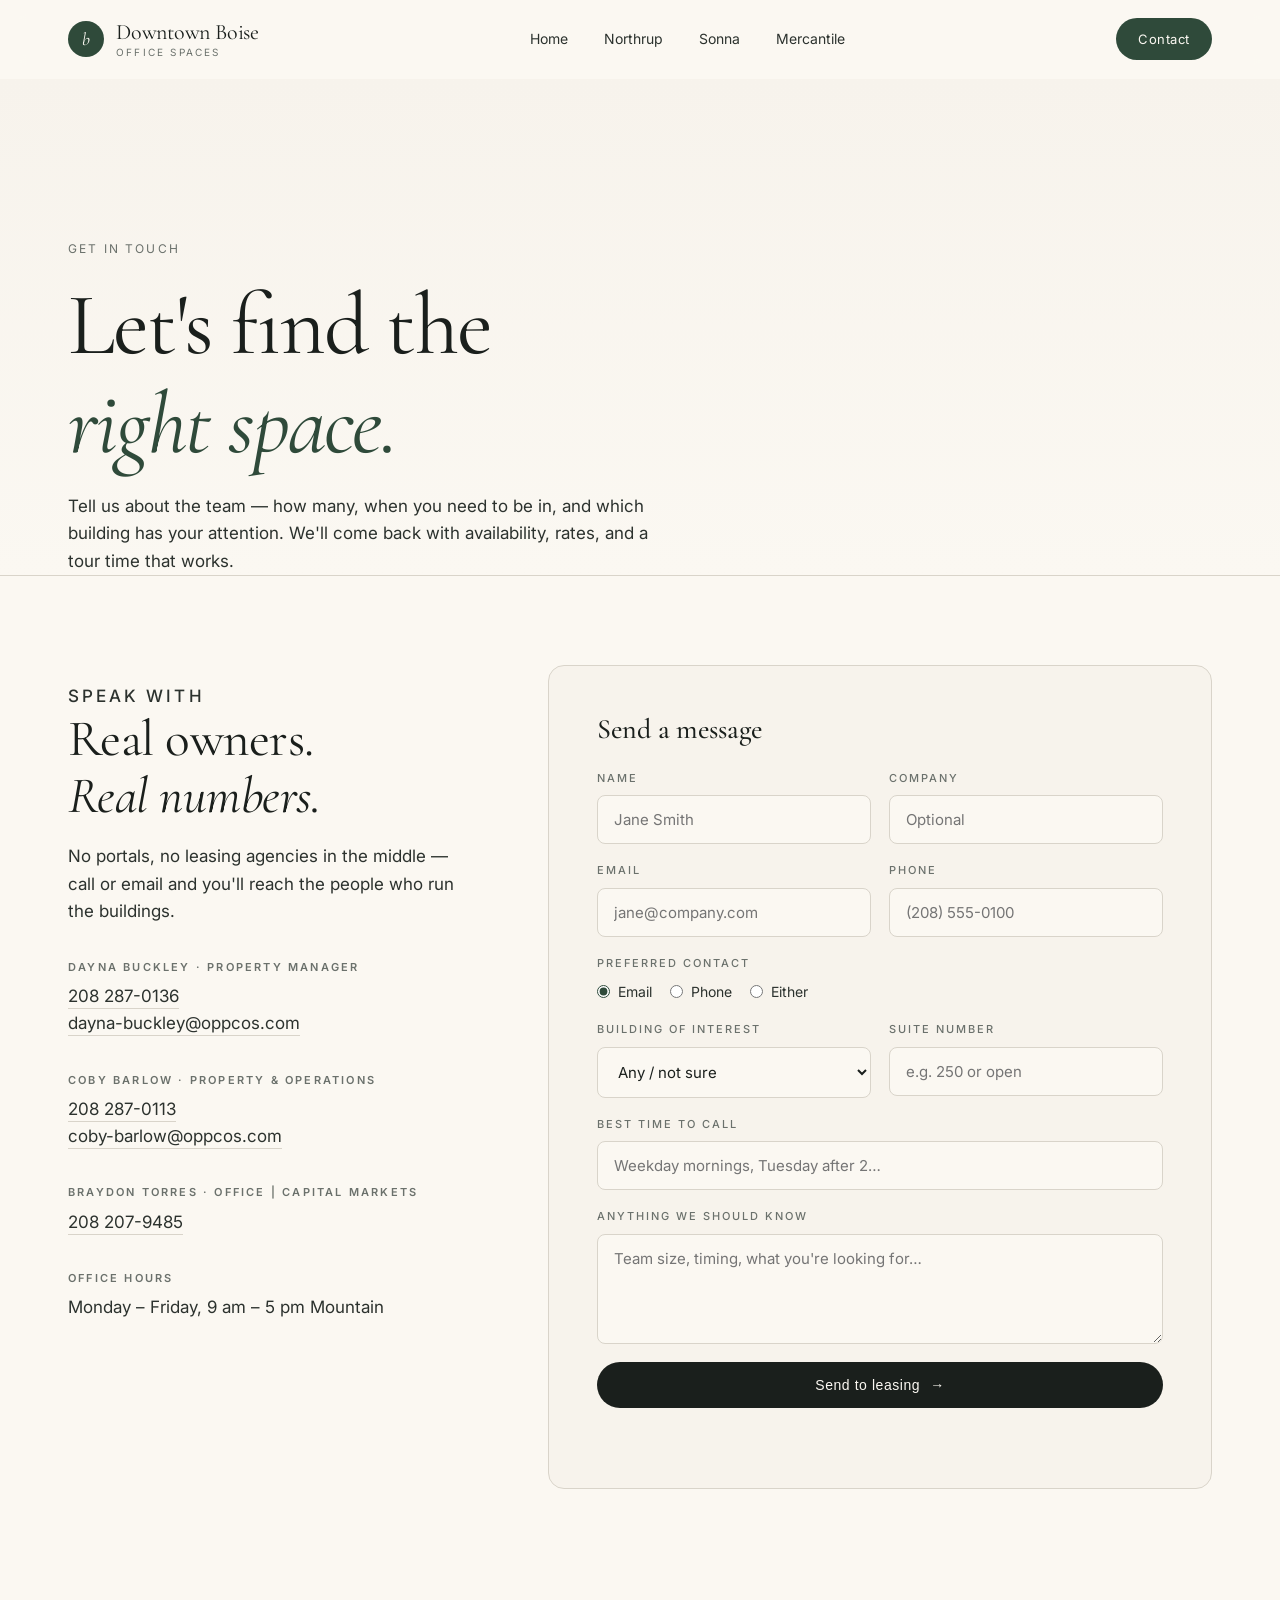
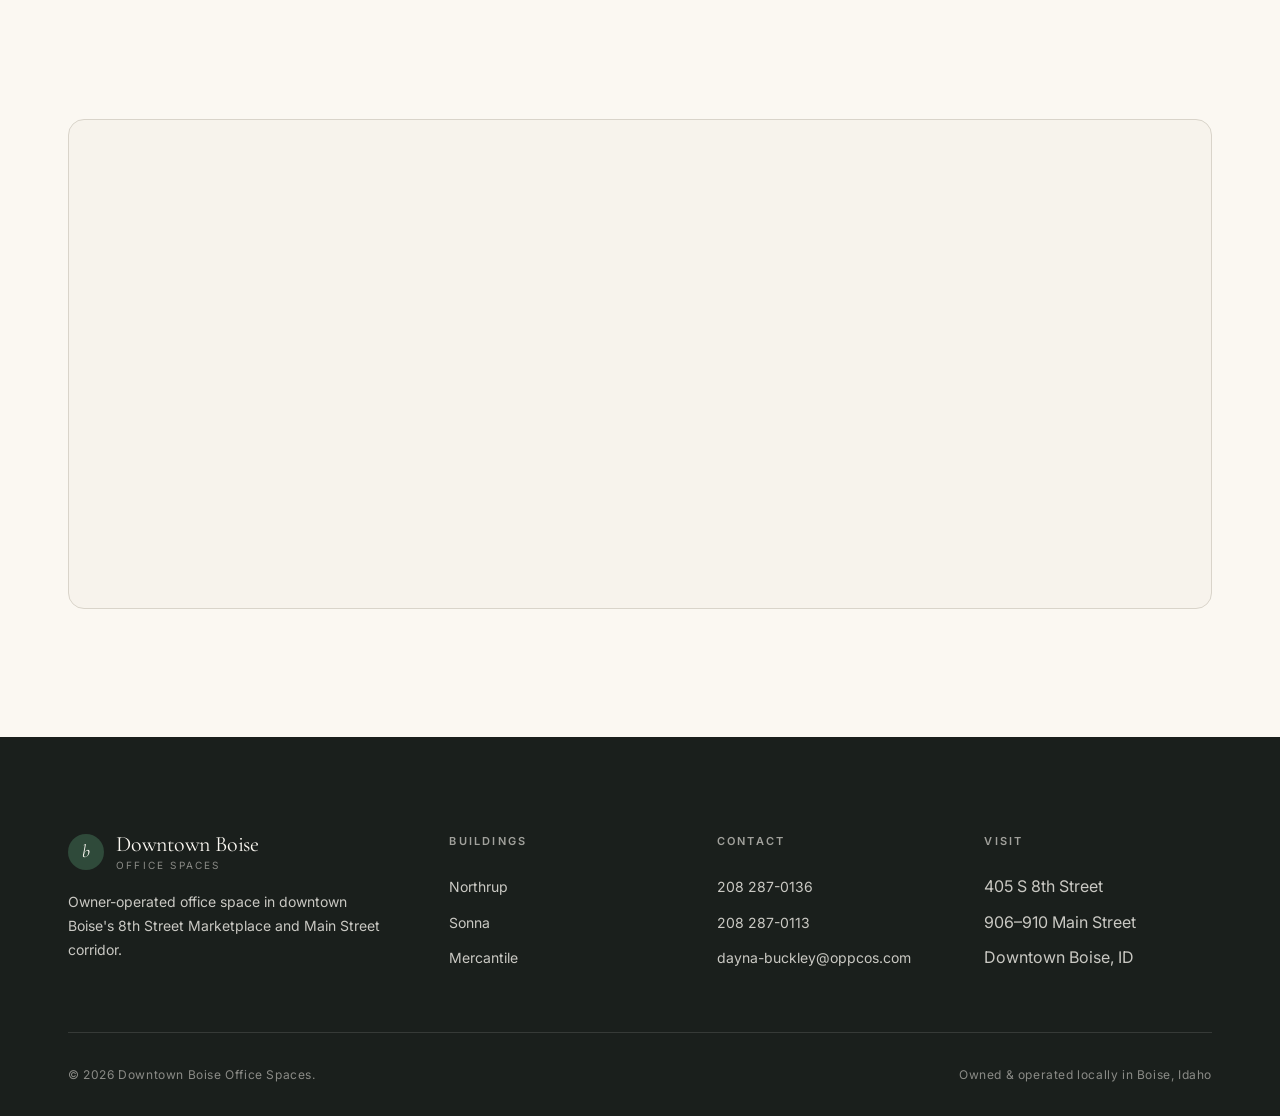
==== contact.html @ e5e7475d "Initial commit: Downtown Boise Office Spaces site - Multi-page static site (Home, Northrup, Sonna, M" ====
<!doctype html>
<html lang="en">
<head>
<meta charset="utf-8" />
<meta name="viewport" content="width=device-width, initial-scale=1" />
<!-- Google Tag Manager -->
<script>(function(w,d,s,l,i){w[l]=w[l]||[];w[l].push({'gtm.start':
new Date().getTime(),event:'gtm.js'});var f=d.getElementsByTagName(s)[0],
j=d.createElement(s),dl=l!='dataLayer'?'&l='+l:'';j.async=true;j.src=
'https://www.googletagmanager.com/gtm.js?id='+i+dl;f.parentNode.insertBefore(j,f);
})(window,document,'script','dataLayer','GTM-NM59DJMZ');</script>
<!-- End Google Tag Manager -->
<title>Contact — Downtown Boise Office Spaces</title>
<meta name="description" content="Schedule a tour or request availability for the Northrup, Sonna, or Mercantile Buildings in downtown Boise." />
<link rel="preconnect" href="https://fonts.googleapis.com" />
<link rel="preconnect" href="https://fonts.gstatic.com" crossorigin />
<link href="https://fonts.googleapis.com/css2?family=Cormorant+Garamond:ital,wght@0,400;0,500;0,600;1,400;1,500&family=Inter:wght@400;500;600&display=swap" rel="stylesheet" />
<link rel="stylesheet" href="styles.css" />
<link rel="icon" href="data:image/svg+xml,%3Csvg xmlns='http://www.w3.org/2000/svg' viewBox='0 0 100 100'%3E%3Crect width='100' height='100' rx='50' fill='%232f4a3a'/%3E%3Ctext x='50' y='66' font-family='Georgia,serif' font-size='52' font-style='italic' text-anchor='middle' fill='%23fbf8f2'%3Eb%3C/text%3E%3C/svg%3E" />
</head>
<body>
<!-- Google Tag Manager (noscript) -->
<noscript><iframe src="https://www.googletagmanager.com/ns.html?id=GTM-NM59DJMZ"
height="0" width="0" style="display:none;visibility:hidden"></iframe></noscript>
<!-- End Google Tag Manager (noscript) -->

<header class="nav" id="nav">
  <div class="container nav-inner">
    <a class="brand" href="index.html"><span class="brand-mark">b</span><span class="brand-text">Downtown Boise<small>Office Spaces</small></span></a>
    <nav><ul class="nav-links">
      <li><a href="index.html">Home</a></li>
      <li><a href="northrup.html">Northrup</a></li>
      <li><a href="sonna.html">Sonna</a></li>
      <li><a href="mercantile.html">Mercantile</a></li>
    </ul></nav>
    <a class="nav-cta" href="contact.html" style="background:var(--forest);">Contact</a>
    <button class="nav-toggle" aria-label="Toggle menu" id="navToggle"><span></span></button>
  </div>
</header>

<section class="building-hero" style="padding-bottom:0;">
  <div class="container">
    <p class="crumb reveal">Get in touch</p>
    <h1 class="reveal delay-1">Let's find the<br><em>right space.</em></h1>
    <p class="sub reveal delay-2">Tell us about the team — how many, when you need to be in, and which building has your attention. We'll come back with availability, rates, and a tour time that works.</p>
  </div>
</section>

<section style="padding-top:clamp(48px, 7vw, 96px);">
  <div class="container">
    <div class="contact-wrap">

      <div class="contact-info">
        <p class="eyebrow reveal">Speak with</p>
        <h2 class="reveal delay-1">Real owners.<br><em>Real numbers.</em></h2>
        <p class="reveal delay-2">No portals, no leasing agencies in the middle — call or email and you'll reach the people who run the buildings.</p>

        <div class="contact-list-block reveal delay-3">
          <h4>DaYna Buckley · Property Manager</h4>
          <p><a href="tel:+12082870136">208 287-0136</a></p>
          <p><a href="mailto:dayna-buckley@oppcos.com">dayna-buckley@oppcos.com</a></p>
        </div>

        <div class="contact-list-block reveal delay-3">
          <h4>Coby Barlow · Property &amp; Operations</h4>
          <p><a href="tel:+12082870113">208 287-0113</a></p>
          <p><a href="mailto:coby-barlow@oppcos.com">coby-barlow@oppcos.com</a></p>
        </div>

        <div class="contact-list-block reveal delay-3">
          <h4>Braydon Torres · Office | Capital Markets</h4>
          <p><a href="tel:+12082079485">208 207-9485</a></p>
        </div>

        <div class="contact-list-block reveal delay-3">
          <h4>Office hours</h4>
          <p>Monday – Friday, 9 am – 5 pm Mountain</p>
        </div>
      </div>

      <form class="contact-form reveal delay-1" id="contactForm" novalidate>
        <h3 style="font-family:var(--font-display); font-size:28px; font-weight:500; margin-bottom:24px;">Send a message</h3>

        <div class="form-row">
          <div class="field">
            <label for="name">Name</label>
            <input id="name" name="name" type="text" required autocomplete="name" placeholder="Jane Smith" />
          </div>
          <div class="field">
            <label for="company">Company</label>
            <input id="company" name="company" type="text" autocomplete="organization" placeholder="Optional" />
          </div>
        </div>

        <div class="form-row">
          <div class="field">
            <label for="email">Email</label>
            <input id="email" name="email" type="email" required autocomplete="email" placeholder="jane@company.com" />
          </div>
          <div class="field">
            <label for="phone">Phone</label>
            <input id="phone" name="phone" type="tel" autocomplete="tel" placeholder="(208) 555-0100" />
          </div>
        </div>

        <div class="field">
          <label>Preferred contact</label>
          <div class="radio-group">
            <label><input type="radio" name="prefer" value="email" checked /> Email</label>
            <label><input type="radio" name="prefer" value="phone" /> Phone</label>
            <label><input type="radio" name="prefer" value="either" /> Either</label>
          </div>
        </div>

        <div class="form-row">
          <div class="field">
            <label for="building">Building of interest</label>
            <select id="building" name="building">
              <option value="">Any / not sure</option>
              <option value="Northrup">Northrup Building</option>
              <option value="Sonna">Sonna Building</option>
              <option value="Mercantile">Mercantile Building</option>
            </select>
          </div>
          <div class="field">
            <label for="suite">Suite number</label>
            <input id="suite" name="suite" type="text" placeholder="e.g. 250 or open" />
          </div>
        </div>

        <div class="field">
          <label for="callTime">Best time to call</label>
          <input id="callTime" name="callTime" type="text" placeholder="Weekday mornings, Tuesday after 2…" />
        </div>

        <div class="field">
          <label for="message">Anything we should know</label>
          <textarea id="message" name="message" rows="4" placeholder="Team size, timing, what you're looking for…"></textarea>
        </div>

        <button class="btn btn-primary" type="submit" style="width:100%; justify-content:center;">
          Send to leasing <span class="arrow">→</span>
        </button>
        <p id="formStatus" style="margin-top:14px; font-size:13px; color:var(--moss); min-height:18px;"></p>
      </form>

    </div>
  </div>
</section>

<section style="padding-top:clamp(64px,8vw,110px);">
  <div class="container">
    <div class="map-wrap reveal" style="aspect-ratio:21/9;">
      <iframe loading="lazy" title="Map of downtown Boise office portfolio"
        src="https://www.google.com/maps?q=8th+Street+Marketplace,+Boise,+ID&output=embed"></iframe>
    </div>
  </div>
</section>

<footer class="footer">
  <div class="container">
    <div class="footer-grid">
      <div class="footer-brand">
        <a class="brand" href="index.html"><span class="brand-mark">b</span><span class="brand-text">Downtown Boise<small>Office Spaces</small></span></a>
        <p>Owner-operated office space in downtown Boise's 8th Street Marketplace and Main Street corridor.</p>
      </div>
      <div><h5>Buildings</h5><ul>
        <li><a href="northrup.html">Northrup</a></li>
        <li><a href="sonna.html">Sonna</a></li>
        <li><a href="mercantile.html">Mercantile</a></li>
      </ul></div>
      <div><h5>Contact</h5><ul>
        <li><a href="tel:+12082870136">208 287-0136</a></li>
        <li><a href="tel:+12082870113">208 287-0113</a></li>
        <li><a href="mailto:dayna-buckley@oppcos.com">dayna-buckley@oppcos.com</a></li>
      </ul></div>
      <div><h5>Visit</h5><ul>
        <li>405 S 8th Street</li>
        <li>906–910 Main Street</li>
        <li>Downtown Boise, ID</li>
      </ul></div>
    </div>
    <div class="footer-bottom">
      <span>© <span id="year"></span> Downtown Boise Office Spaces.</span>
      <span>Owned &amp; operated locally in Boise, Idaho</span>
    </div>
  </div>
</footer>

<script src="script.js"></script>
</body>
</html>
---- styles.css ----
/* ============================================
   Downtown Boise Office Spaces
   Design system + page styles
   ============================================ */

:root {
  /* Palette — sage/forest + warm sandstone, evokes Boise foothills */
  --ink: #1a1f1c;
  --ink-soft: #2c322e;
  --muted: #6b716c;
  --line: #d9d4ca;
  --paper: #f7f3ec;
  --paper-2: #efe9dc;
  --cream: #fbf8f2;
  --forest: #2f4a3a;
  --forest-deep: #1f3327;
  --moss: #5a6e4a;
  --terracotta: #b75d3c;
  --ochre: #c89a4a;
  --white: #ffffff;

  --shadow-sm: 0 1px 2px rgba(26, 31, 28, 0.06), 0 1px 3px rgba(26, 31, 28, 0.04);
  --shadow-md: 0 8px 24px rgba(26, 31, 28, 0.08), 0 2px 6px rgba(26, 31, 28, 0.05);
  --shadow-lg: 0 24px 48px rgba(26, 31, 28, 0.12), 0 8px 16px rgba(26, 31, 28, 0.06);

  --radius-sm: 4px;
  --radius: 8px;
  --radius-lg: 16px;

  --container: 1240px;
  --gutter: clamp(20px, 4vw, 48px);

  --font-display: "Cormorant Garamond", "Playfair Display", Georgia, serif;
  --font-body: "Inter", -apple-system, BlinkMacSystemFont, "Segoe UI", Roboto, sans-serif;
  --font-mono: "JetBrains Mono", ui-monospace, "SF Mono", Menlo, monospace;

  --ease: cubic-bezier(0.22, 1, 0.36, 1);
}

* { box-sizing: border-box; margin: 0; padding: 0; }

html { scroll-behavior: smooth; -webkit-text-size-adjust: 100%; }

body {
  font-family: var(--font-body);
  font-size: 16px;
  line-height: 1.6;
  color: var(--ink);
  background: var(--cream);
  font-feature-settings: "kern", "liga", "calt";
  -webkit-font-smoothing: antialiased;
  -moz-osx-font-smoothing: grayscale;
}

img { max-width: 100%; display: block; }
a { color: inherit; text-decoration: none; }

/* ---------- Typography ---------- */

h1, h2, h3, h4 {
  font-family: var(--font-display);
  font-weight: 500;
  letter-spacing: -0.01em;
  line-height: 1.12;
  color: var(--ink);
}

.eyebrow {
  font-family: var(--font-body);
  font-size: 12px;
  font-weight: 500;
  letter-spacing: 0.18em;
  text-transform: uppercase;
  color: var(--moss);
}

.display {
  font-size: clamp(48px, 7vw, 96px);
  font-weight: 400;
  letter-spacing: -0.02em;
}

.display em {
  font-style: italic;
  color: var(--forest);
  font-weight: 400;
}

h2.section-title {
  font-size: clamp(34px, 4.5vw, 56px);
  font-weight: 400;
  margin-top: 12px;
}

h2.section-title em { font-style: italic; color: var(--forest); }

.lede {
  font-size: clamp(18px, 1.4vw, 22px);
  line-height: 1.55;
  color: var(--ink-soft);
  max-width: 60ch;
}

/* ---------- Layout ---------- */

.container {
  max-width: var(--container);
  margin: 0 auto;
  padding-left: var(--gutter);
  padding-right: var(--gutter);
}

section { padding: clamp(72px, 10vw, 140px) 0; }

.grid { display: grid; gap: 32px; }
.grid-2 { grid-template-columns: repeat(2, 1fr); }
.grid-3 { grid-template-columns: repeat(3, 1fr); }
.grid-4 { grid-template-columns: repeat(4, 1fr); }
@media (max-width: 900px) {
  .grid-2, .grid-3, .grid-4 { grid-template-columns: 1fr; }
}

/* ---------- Nav ---------- */

.nav {
  position: sticky;
  top: 0;
  z-index: 100;
  background: rgba(251, 248, 242, 0.85);
  backdrop-filter: saturate(140%) blur(12px);
  -webkit-backdrop-filter: saturate(140%) blur(12px);
  border-bottom: 1px solid transparent;
  transition: border-color 0.3s var(--ease), background 0.3s var(--ease);
}
.nav.scrolled { border-bottom-color: var(--line); }

.nav-inner {
  display: flex;
  align-items: center;
  justify-content: space-between;
  height: 78px;
}

.brand {
  display: flex;
  align-items: center;
  gap: 12px;
  font-family: var(--font-display);
  font-size: 22px;
  letter-spacing: -0.01em;
  color: var(--ink);
}
.brand-mark {
  width: 36px;
  height: 36px;
  border-radius: 50%;
  background: var(--forest);
  display: grid;
  place-items: center;
  color: var(--cream);
  font-family: var(--font-display);
  font-style: italic;
  font-size: 18px;
}
.brand-text { display: flex; flex-direction: column; line-height: 1.05; }
.brand-text small {
  font-family: var(--font-body);
  font-size: 10px;
  letter-spacing: 0.22em;
  text-transform: uppercase;
  color: var(--muted);
  margin-top: 3px;
}

.nav-links {
  display: flex;
  align-items: center;
  gap: 36px;
  list-style: none;
}
.nav-links a {
  font-size: 14px;
  color: var(--ink-soft);
  position: relative;
  padding: 6px 0;
  transition: color 0.2s var(--ease);
}
.nav-links a::after {
  content: "";
  position: absolute;
  left: 0; right: 100%;
  bottom: 0;
  height: 1px;
  background: var(--forest);
  transition: right 0.3s var(--ease);
}
.nav-links a:hover, .nav-links a.active { color: var(--forest); }
.nav-links a:hover::after, .nav-links a.active::after { right: 0; }

.nav-cta {
  padding: 11px 22px;
  background: var(--ink);
  color: var(--cream);
  border-radius: 999px;
  font-size: 13px;
  letter-spacing: 0.04em;
  transition: background 0.2s var(--ease), transform 0.2s var(--ease);
}
.nav-cta:hover { background: var(--forest); transform: translateY(-1px); }

.nav-toggle {
  display: none;
  width: 40px; height: 40px;
  border: 1px solid var(--line);
  border-radius: 50%;
  background: transparent;
  cursor: pointer;
  align-items: center;
  justify-content: center;
}
.nav-toggle span {
  display: block;
  width: 16px; height: 1.5px;
  background: var(--ink);
  position: relative;
}
.nav-toggle span::before, .nav-toggle span::after {
  content: ""; position: absolute; left: 0;
  width: 16px; height: 1.5px; background: var(--ink);
}
.nav-toggle span::before { top: -5px; }
.nav-toggle span::after  { top:  5px; }

@media (max-width: 860px) {
  .nav-links, .nav-cta { display: none; }
  .nav-toggle { display: flex; }
  .nav.open .nav-links {
    display: flex;
    position: fixed;
    inset: 78px 0 0 0;
    background: var(--cream);
    flex-direction: column;
    padding: 32px var(--gutter);
    gap: 24px;
    border-top: 1px solid var(--line);
  }
  .nav.open .nav-links a { font-size: 22px; font-family: var(--font-display); }
}

/* ---------- Buttons ---------- */

.btn {
  display: inline-flex;
  align-items: center;
  gap: 10px;
  padding: 14px 26px;
  border-radius: 999px;
  font-size: 14px;
  letter-spacing: 0.04em;
  font-weight: 500;
  border: 1px solid transparent;
  cursor: pointer;
  transition: all 0.25s var(--ease);
}
.btn-primary { background: var(--ink); color: var(--cream); }
.btn-primary:hover { background: var(--forest); transform: translateY(-1px); box-shadow: var(--shadow-md); }
.btn-ghost { background: transparent; color: var(--ink); border-color: var(--ink); }
.btn-ghost:hover { background: var(--ink); color: var(--cream); }
.btn-light { background: var(--cream); color: var(--ink); }
.btn-light:hover { background: var(--white); transform: translateY(-1px); }
.btn .arrow { transition: transform 0.25s var(--ease); }
.btn:hover .arrow { transform: translateX(4px); }

/* ---------- Hero ---------- */

.hero {
  position: relative;
  min-height: 88vh;
  display: flex;
  align-items: flex-end;
  overflow: hidden;
  color: var(--cream);
  background: var(--ink);
}
.hero-bg {
  position: absolute; inset: 0;
  background-size: cover;
  background-position: center;
  transform: scale(1.05);
  animation: heroFloat 22s var(--ease) infinite alternate;
}
.hero-bg::after {
  content: "";
  position: absolute; inset: 0;
  background: linear-gradient(180deg, rgba(20,28,22,0.35) 0%, rgba(20,28,22,0.15) 35%, rgba(20,28,22,0.85) 100%);
}
@keyframes heroFloat {
  from { transform: scale(1.04) translateY(0); }
  to   { transform: scale(1.10) translateY(-2%); }
}
.hero-inner {
  position: relative;
  z-index: 2;
  width: 100%;
  padding-bottom: clamp(48px, 9vw, 120px);
  padding-top: clamp(80px, 14vw, 160px);
}
.hero .eyebrow { color: rgba(251, 248, 242, 0.85); }
.hero h1 { color: var(--cream); max-width: 18ch; }
.hero h1 em { color: var(--ochre); }
.hero-lede {
  margin-top: 24px;
  max-width: 56ch;
  color: rgba(251, 248, 242, 0.88);
  font-size: clamp(17px, 1.3vw, 20px);
}
.hero-actions { margin-top: 36px; display: flex; gap: 14px; flex-wrap: wrap; }
.hero-meta {
  position: absolute;
  right: var(--gutter);
  bottom: clamp(48px, 9vw, 120px);
  display: flex;
  gap: 40px;
  align-items: flex-end;
}
.hero-meta-item small {
  display: block;
  font-size: 11px;
  letter-spacing: 0.2em;
  text-transform: uppercase;
  color: rgba(251, 248, 242, 0.7);
  margin-bottom: 6px;
}
.hero-meta-item strong {
  font-family: var(--font-display);
  font-weight: 400;
  font-size: 36px;
  color: var(--cream);
  letter-spacing: -0.01em;
}
@media (max-width: 700px) { .hero-meta { display: none; } }

/* ---------- Section helpers ---------- */

.section-head {
  display: grid;
  grid-template-columns: 1fr 1fr;
  gap: 60px;
  align-items: end;
  margin-bottom: clamp(40px, 6vw, 72px);
}
@media (max-width: 800px) {
  .section-head { grid-template-columns: 1fr; gap: 20px; }
}

/* ---------- Stats strip ---------- */

.stats {
  background: var(--paper);
  border-top: 1px solid var(--line);
  border-bottom: 1px solid var(--line);
  padding: clamp(40px, 5vw, 64px) 0;
}
.stats-grid {
  display: grid;
  grid-template-columns: repeat(4, 1fr);
  gap: 40px;
}
.stat { border-left: 1px solid var(--line); padding-left: 24px; }
.stat-value {
  font-family: var(--font-display);
  font-size: clamp(40px, 4vw, 56px);
  font-weight: 400;
  color: var(--forest-deep);
  letter-spacing: -0.02em;
  line-height: 1;
}
.stat-label {
  display: block;
  margin-top: 10px;
  font-size: 12px;
  letter-spacing: 0.15em;
  text-transform: uppercase;
  color: var(--muted);
}
@media (max-width: 800px) {
  .stats-grid { grid-template-columns: repeat(2, 1fr); gap: 32px; }
}

/* ---------- Property cards ---------- */

.properties-grid {
  display: grid;
  grid-template-columns: repeat(3, 1fr);
  gap: 32px;
}
@media (max-width: 1000px) { .properties-grid { grid-template-columns: 1fr; gap: 28px; } }

.property-card {
  position: relative;
  display: block;
  overflow: hidden;
  border-radius: var(--radius-lg);
  background: var(--paper);
  transition: transform 0.4s var(--ease), box-shadow 0.4s var(--ease);
}
.property-card:hover { transform: translateY(-4px); box-shadow: var(--shadow-lg); }
.property-card .img-wrap {
  position: relative;
  aspect-ratio: 4 / 5;
  overflow: hidden;
}
.property-card .img-wrap img {
  width: 100%; height: 100%;
  object-fit: cover;
  transition: transform 0.8s var(--ease);
}
.property-card:hover .img-wrap img { transform: scale(1.06); }
.property-card .img-wrap::after {
  content: "";
  position: absolute; inset: 0;
  background: linear-gradient(180deg, transparent 45%, rgba(20,28,22,0.7) 100%);
}
.property-card .meta {
  position: absolute;
  left: 24px; right: 24px; bottom: 22px;
  color: var(--cream);
  z-index: 2;
}
.property-card .meta .eyebrow { color: rgba(251, 248, 242, 0.78); }
.property-card .meta h3 {
  color: var(--cream);
  font-size: clamp(28px, 2.4vw, 36px);
  margin-top: 6px;
}
.property-card .meta .row {
  margin-top: 14px;
  display: flex;
  justify-content: space-between;
  align-items: center;
  font-size: 14px;
  color: rgba(251, 248, 242, 0.88);
}
.property-card .meta .row .pill {
  padding: 6px 12px;
  border: 1px solid rgba(251, 248, 242, 0.4);
  border-radius: 999px;
  font-size: 12px;
  letter-spacing: 0.05em;
}

/* ---------- Feature row (image + copy) ---------- */

.feature {
  display: grid;
  grid-template-columns: 1.05fr 1fr;
  gap: clamp(40px, 6vw, 80px);
  align-items: center;
}
.feature.reverse { grid-template-columns: 1fr 1.05fr; }
.feature.reverse .feature-copy { order: -1; }
@media (max-width: 900px) {
  .feature, .feature.reverse { grid-template-columns: 1fr; }
  .feature.reverse .feature-copy { order: 0; }
}
.feature-img {
  position: relative;
  aspect-ratio: 4 / 5;
  border-radius: var(--radius-lg);
  overflow: hidden;
  background: var(--paper);
}
.feature-img img { width: 100%; height: 100%; object-fit: cover; }
.feature-copy h2 { font-size: clamp(34px, 4vw, 52px); font-weight: 400; }
.feature-copy p { margin-top: 20px; font-size: 17px; line-height: 1.65; color: var(--ink-soft); }

/* ---------- Amenities list ---------- */

.amenities {
  margin-top: 28px;
  display: grid;
  grid-template-columns: repeat(2, 1fr);
  gap: 14px 28px;
  list-style: none;
}
.amenities li {
  font-size: 14px;
  color: var(--ink-soft);
  display: flex;
  align-items: flex-start;
  gap: 12px;
  padding: 6px 0;
}
.amenities li::before {
  content: "";
  flex: 0 0 6px;
  width: 6px; height: 6px;
  margin-top: 9px;
  border-radius: 50%;
  background: var(--forest);
}

/* ---------- Suite table ---------- */

.suites {
  background: var(--paper);
  border-radius: var(--radius-lg);
  overflow: hidden;
  border: 1px solid var(--line);
}
.suites-head {
  padding: 28px 32px;
  background: var(--paper-2);
  display: flex;
  justify-content: space-between;
  align-items: end;
  flex-wrap: wrap;
  gap: 16px;
  border-bottom: 1px solid var(--line);
}
.suites-head h3 { font-size: 28px; font-weight: 400; }
.suites-head .legend { font-size: 12px; color: var(--muted); letter-spacing: 0.05em; }
.suite-row {
  display: grid;
  grid-template-columns: 1fr 1.2fr 1fr auto;
  gap: 20px;
  align-items: center;
  padding: 22px 32px;
  border-bottom: 1px solid var(--line);
  transition: background 0.2s var(--ease);
}
.suite-row:last-child { border-bottom: 0; }
.suite-row:hover { background: var(--cream); }
.suite-row .label { font-size: 11px; letter-spacing: 0.15em; text-transform: uppercase; color: var(--muted); display: block; margin-bottom: 4px; }
.suite-row .value { font-family: var(--font-display); font-size: 22px; color: var(--ink); font-weight: 500; letter-spacing: -0.01em; }
.suite-row .value.small { font-size: 16px; font-family: var(--font-body); font-weight: 500; }
.suite-row .badge {
  font-size: 11px;
  padding: 4px 10px;
  border-radius: 999px;
  background: var(--forest);
  color: var(--cream);
  letter-spacing: 0.05em;
}
.suite-row .inquire {
  font-size: 13px;
  letter-spacing: 0.04em;
  color: var(--forest);
  border-bottom: 1px solid var(--forest);
  padding-bottom: 2px;
  transition: gap 0.2s var(--ease);
}
@media (max-width: 760px) {
  .suite-row { grid-template-columns: 1fr 1fr; padding: 20px; }
  .suite-row .inquire { grid-column: 1 / -1; justify-self: start; margin-top: 4px; }
}

/* ---------- Quote / pull ---------- */

.pull {
  border-top: 1px solid var(--line);
  border-bottom: 1px solid var(--line);
  padding: clamp(64px, 9vw, 120px) 0;
  text-align: center;
}
.pull blockquote {
  font-family: var(--font-display);
  font-size: clamp(28px, 3.4vw, 44px);
  line-height: 1.25;
  max-width: 22ch;
  margin: 0 auto;
  letter-spacing: -0.01em;
  color: var(--ink);
  font-weight: 400;
}
.pull blockquote em { font-style: italic; color: var(--forest); }
.pull cite {
  display: block;
  margin-top: 28px;
  font-style: normal;
  font-size: 12px;
  letter-spacing: 0.2em;
  text-transform: uppercase;
  color: var(--muted);
}

/* ---------- Co-tenants ---------- */

.cotenants {
  display: flex;
  flex-wrap: wrap;
  gap: 10px;
  margin-top: 8px;
}
.cotenants span {
  font-size: 13px;
  padding: 8px 16px;
  border: 1px solid var(--line);
  border-radius: 999px;
  color: var(--ink-soft);
  background: var(--cream);
}

/* ---------- Team / contacts ---------- */

.team-grid {
  display: grid;
  grid-template-columns: repeat(3, 1fr);
  gap: 24px;
}
@media (max-width: 900px) { .team-grid { grid-template-columns: 1fr; } }

.team-card {
  padding: 36px 32px;
  border-radius: var(--radius-lg);
  background: var(--paper);
  border: 1px solid var(--line);
  transition: transform 0.3s var(--ease), box-shadow 0.3s var(--ease);
}
.team-card:hover { transform: translateY(-3px); box-shadow: var(--shadow-md); }
.team-card .avatar {
  width: 56px; height: 56px;
  border-radius: 50%;
  background: var(--forest);
  color: var(--cream);
  display: grid; place-items: center;
  font-family: var(--font-display);
  font-size: 22px;
  font-style: italic;
  margin-bottom: 22px;
}
.team-card h4 { font-size: 22px; font-weight: 500; }
.team-card .role {
  display: block;
  margin-top: 4px;
  font-size: 12px;
  letter-spacing: 0.15em;
  text-transform: uppercase;
  color: var(--muted);
}
.team-card .contact-list { margin-top: 20px; list-style: none; }
.team-card .contact-list li { font-size: 14px; color: var(--ink-soft); padding: 6px 0; display: flex; align-items: center; gap: 10px; }
.team-card .contact-list a { color: var(--ink-soft); border-bottom: 1px solid transparent; transition: border-color 0.2s var(--ease), color 0.2s var(--ease); }
.team-card .contact-list a:hover { color: var(--forest); border-bottom-color: var(--forest); }

/* ---------- Contact page ---------- */

.contact-wrap {
  display: grid;
  grid-template-columns: 1fr 1.1fr;
  gap: clamp(40px, 6vw, 80px);
  align-items: start;
}
@media (max-width: 1000px) { .contact-wrap { grid-template-columns: 1fr; } }

.contact-info h2 { font-size: clamp(34px, 4vw, 52px); font-weight: 400; }
.contact-info p { margin-top: 18px; color: var(--ink-soft); font-size: 17px; }
.contact-list-block { margin-top: 36px; }
.contact-list-block h4 {
  font-family: var(--font-body);
  font-size: 11px;
  letter-spacing: 0.2em;
  text-transform: uppercase;
  color: var(--muted);
  font-weight: 600;
  margin-bottom: 10px;
}
.contact-list-block p { margin-top: 0; font-size: 17px; }
.contact-list-block a { border-bottom: 1px solid var(--line); padding-bottom: 2px; transition: border-color 0.2s var(--ease); }
.contact-list-block a:hover { border-bottom-color: var(--forest); color: var(--forest); }

form.contact-form {
  background: var(--paper);
  padding: clamp(28px, 4vw, 48px);
  border-radius: var(--radius-lg);
  border: 1px solid var(--line);
}
.form-row { display: grid; grid-template-columns: 1fr 1fr; gap: 18px; }
@media (max-width: 600px) { .form-row { grid-template-columns: 1fr; } }
.field { display: flex; flex-direction: column; margin-bottom: 18px; }
.field label {
  font-size: 11px;
  letter-spacing: 0.18em;
  text-transform: uppercase;
  color: var(--muted);
  margin-bottom: 8px;
  font-weight: 500;
}
.field input,
.field select,
.field textarea {
  padding: 14px 16px;
  border: 1px solid var(--line);
  background: var(--cream);
  border-radius: var(--radius);
  font-family: inherit;
  font-size: 15px;
  color: var(--ink);
  transition: border-color 0.2s var(--ease), background 0.2s var(--ease);
}
.field input:focus,
.field select:focus,
.field textarea:focus {
  outline: none;
  border-color: var(--forest);
  background: var(--white);
}
.field textarea { resize: vertical; min-height: 110px; }
.radio-group { display: flex; gap: 18px; flex-wrap: wrap; }
.radio-group label {
  display: inline-flex;
  align-items: center;
  gap: 8px;
  font-size: 14px;
  letter-spacing: 0;
  text-transform: none;
  color: var(--ink-soft);
  font-weight: 400;
  margin: 0;
  cursor: pointer;
}
.radio-group input[type="radio"] { accent-color: var(--forest); }

/* ---------- Building hero (sub pages) ---------- */

.building-hero {
  position: relative;
  padding: clamp(96px, 13vw, 160px) 0 clamp(64px, 9vw, 110px);
  background: linear-gradient(180deg, var(--paper) 0%, var(--cream) 100%);
  border-bottom: 1px solid var(--line);
}
.building-hero .crumb {
  font-size: 12px;
  letter-spacing: 0.18em;
  text-transform: uppercase;
  color: var(--muted);
  margin-bottom: 18px;
}
.building-hero h1 {
  font-size: clamp(48px, 7vw, 88px);
  font-weight: 400;
  letter-spacing: -0.02em;
  max-width: 14ch;
}
.building-hero h1 em { font-style: italic; color: var(--forest); }
.building-hero .sub {
  margin-top: 20px;
  font-size: clamp(17px, 1.3vw, 20px);
  color: var(--ink-soft);
  max-width: 56ch;
}
.building-hero .specs {
  margin-top: 48px;
  display: grid;
  grid-template-columns: repeat(4, 1fr);
  gap: 32px;
  border-top: 1px solid var(--line);
  padding-top: 32px;
}
.building-hero .specs .spec-label {
  font-size: 11px;
  letter-spacing: 0.18em;
  text-transform: uppercase;
  color: var(--muted);
}
.building-hero .specs .spec-value {
  margin-top: 6px;
  font-family: var(--font-display);
  font-size: clamp(24px, 2.4vw, 32px);
  font-weight: 500;
  color: var(--ink);
}
@media (max-width: 800px) {
  .building-hero .specs { grid-template-columns: repeat(2, 1fr); gap: 24px; }
}

.gallery {
  display: grid;
  grid-template-columns: 2fr 1fr 1fr;
  grid-template-rows: 280px 280px;
  gap: 12px;
}
.gallery img {
  width: 100%; height: 100%;
  object-fit: cover;
  border-radius: var(--radius);
  transition: transform 0.6s var(--ease);
}
.gallery a:hover img { transform: scale(1.03); }
.gallery a { overflow: hidden; border-radius: var(--radius); display: block; }
.gallery a:first-child { grid-row: 1 / span 2; }
@media (max-width: 800px) {
  .gallery { grid-template-columns: 1fr 1fr; grid-template-rows: 200px 200px 200px; }
  .gallery a:first-child { grid-column: 1 / -1; grid-row: 1; }
}

/* ---------- Footer ---------- */

.footer {
  background: var(--ink);
  color: rgba(251, 248, 242, 0.78);
  padding: clamp(64px, 8vw, 96px) 0 32px;
}
.footer-grid {
  display: grid;
  grid-template-columns: 1.5fr 1fr 1fr 1fr;
  gap: 40px;
  padding-bottom: 56px;
  border-bottom: 1px solid rgba(251, 248, 242, 0.12);
}
@media (max-width: 800px) { .footer-grid { grid-template-columns: 1fr 1fr; } }
.footer h5 {
  font-family: var(--font-body);
  font-size: 11px;
  letter-spacing: 0.2em;
  text-transform: uppercase;
  color: rgba(251, 248, 242, 0.6);
  margin-bottom: 18px;
  font-weight: 600;
}
.footer .footer-brand .brand { color: var(--cream); margin-bottom: 20px; }
.footer .footer-brand .brand-text small { color: rgba(251, 248, 242, 0.5); }
.footer p { font-size: 14px; line-height: 1.7; max-width: 36ch; }
.footer ul { list-style: none; }
.footer ul li { padding: 5px 0; }
.footer ul a { font-size: 14px; color: rgba(251, 248, 242, 0.78); transition: color 0.2s var(--ease); }
.footer ul a:hover { color: var(--cream); }
.footer-bottom {
  margin-top: 32px;
  display: flex;
  justify-content: space-between;
  flex-wrap: wrap;
  gap: 12px;
  font-size: 12px;
  letter-spacing: 0.05em;
  color: rgba(251, 248, 242, 0.5);
}

/* ---------- Reveal animation ---------- */

.reveal {
  opacity: 0;
  transform: translateY(24px);
  transition: opacity 0.9s var(--ease), transform 0.9s var(--ease);
}
.reveal.in {
  opacity: 1;
  transform: translateY(0);
}
.reveal.delay-1 { transition-delay: 0.08s; }
.reveal.delay-2 { transition-delay: 0.16s; }
.reveal.delay-3 { transition-delay: 0.24s; }

/* ---------- Misc ---------- */

.divider {
  height: 1px;
  background: var(--line);
  border: 0;
  margin: 0;
}

.tag {
  display: inline-block;
  font-size: 11px;
  letter-spacing: 0.18em;
  text-transform: uppercase;
  padding: 6px 12px;
  border: 1px solid var(--line);
  border-radius: 999px;
  color: var(--muted);
  background: var(--cream);
}

/* ============================================
   Qualification wizard
   ============================================ */

.qualify {
  position: relative;
  padding: clamp(72px, 9vw, 120px) 0 clamp(64px, 8vw, 100px);
  background:
    radial-gradient(1200px 600px at 50% -10%, rgba(47, 74, 58, 0.07), transparent 60%),
    var(--cream);
  border-bottom: 1px solid var(--line);
}
.qualify-head {
  max-width: 760px;
  margin: 0 auto clamp(40px, 5vw, 64px);
  text-align: center;
}
.qualify-head .lede { margin-left: auto; margin-right: auto; }

.wizard {
  max-width: 920px;
  margin: 0 auto;
  background: var(--white);
  border: 1px solid var(--line);
  border-radius: 20px;
  box-shadow: 0 30px 60px rgba(26, 31, 28, 0.08), 0 8px 20px rgba(26, 31, 28, 0.05);
  overflow: hidden;
}

/* Progress bar */
.wizard-progress {
  display: flex;
  list-style: none;
  padding: 22px clamp(20px, 3vw, 36px);
  background: var(--paper);
  border-bottom: 1px solid var(--line);
  gap: 8px;
}
.wizard-progress .step {
  flex: 1;
  display: flex;
  align-items: center;
  gap: 12px;
  position: relative;
  font-size: 13px;
  color: var(--muted);
  transition: color 0.3s var(--ease);
}
.wizard-progress .step:not(:last-child)::after {
  content: "";
  flex: 1;
  height: 1px;
  background: var(--line);
  margin-left: 8px;
}
.wizard-progress .step-num {
  width: 30px; height: 30px;
  border-radius: 50%;
  background: var(--cream);
  border: 1px solid var(--line);
  display: grid; place-items: center;
  font-family: var(--font-display);
  font-size: 15px;
  font-weight: 500;
  color: var(--muted);
  transition: all 0.3s var(--ease);
  flex: 0 0 30px;
}
.wizard-progress .step.active { color: var(--ink); }
.wizard-progress .step.active .step-num {
  background: var(--forest);
  color: var(--cream);
  border-color: var(--forest);
  box-shadow: 0 0 0 4px rgba(47, 74, 58, 0.12);
}
.wizard-progress .step.done .step-num {
  background: var(--ink);
  color: var(--cream);
  border-color: var(--ink);
}
.wizard-progress .step.done .step-num::after {
  content: "✓";
}
.wizard-progress .step.done .step-num span { display: none; }
.wizard-progress .step-label {
  white-space: nowrap;
  letter-spacing: 0.02em;
}
@media (max-width: 720px) {
  .wizard-progress { gap: 4px; padding: 16px; }
  .wizard-progress .step-label { display: none; }
  .wizard-progress .step:not(:last-child)::after { margin-left: 4px; }
}

/* Form */
.wizard-form {
  padding: clamp(28px, 4vw, 48px);
}
.honeypot {
  position: absolute;
  left: -9999px;
  top: -9999px;
  width: 1px; height: 1px;
  overflow: hidden;
  opacity: 0;
}

.panel {
  display: none;
  border: 0;
  padding: 0;
  margin: 0;
  animation: panelIn 0.45s var(--ease);
}
.panel.active { display: block; }
@keyframes panelIn {
  from { opacity: 0; transform: translateY(8px); }
  to   { opacity: 1; transform: translateY(0); }
}
.panel-legend {
  font-size: 11px;
  letter-spacing: 0.2em;
  text-transform: uppercase;
  color: var(--moss);
  font-weight: 600;
  margin-bottom: 14px;
  padding: 0;
}
.panel-title {
  font-family: var(--font-display);
  font-size: clamp(28px, 3.2vw, 40px);
  font-weight: 400;
  letter-spacing: -0.01em;
  line-height: 1.15;
}
.panel-sub {
  margin-top: 10px;
  color: var(--ink-soft);
  font-size: 16px;
  max-width: 60ch;
}

.wizard-form .form-row {
  display: grid;
  grid-template-columns: 1fr 1fr;
  gap: 18px;
  margin-top: 24px;
}
@media (max-width: 640px) { .wizard-form .form-row { grid-template-columns: 1fr; } }

.wizard-form .field { margin-top: 24px; display: flex; flex-direction: column; gap: 0; }
.wizard-form .form-row .field { margin-top: 0; }
.wizard-form .field label {
  font-size: 13px;
  font-weight: 500;
  color: var(--ink);
  margin-bottom: 8px;
  letter-spacing: 0;
  text-transform: none;
  display: flex;
  align-items: center;
  gap: 8px;
}
.wizard-form .req { color: var(--terracotta); font-weight: 600; }
.wizard-form .opt {
  font-size: 11px;
  letter-spacing: 0.1em;
  text-transform: uppercase;
  color: var(--muted);
  background: var(--paper);
  padding: 2px 8px;
  border-radius: 999px;
  font-weight: 500;
}
.wizard-form input[type="text"],
.wizard-form input[type="email"],
.wizard-form input[type="tel"],
.wizard-form input[type="url"],
.wizard-form input[type="number"],
.wizard-form select {
  padding: 14px 16px;
  border: 1px solid var(--line);
  background: var(--cream);
  border-radius: var(--radius);
  font-family: inherit;
  font-size: 15px;
  color: var(--ink);
  transition: border-color 0.2s var(--ease), background 0.2s var(--ease), box-shadow 0.2s var(--ease);
  width: 100%;
}
.wizard-form input:focus,
.wizard-form select:focus {
  outline: none;
  border-color: var(--forest);
  background: var(--white);
  box-shadow: 0 0 0 3px rgba(47, 74, 58, 0.12);
}
.wizard-form .field.invalid input,
.wizard-form .field.invalid select {
  border-color: var(--terracotta);
  background: #fdf3ef;
}
.wizard-form .err {
  font-size: 12px;
  color: var(--terracotta);
  margin-top: 6px;
  min-height: 16px;
  display: block;
}

/* Chip group */
.chip-group {
  display: flex;
  flex-wrap: wrap;
  gap: 8px;
}
.chip {
  padding: 11px 18px;
  background: var(--cream);
  border: 1px solid var(--line);
  border-radius: 999px;
  font-family: inherit;
  font-size: 14px;
  color: var(--ink-soft);
  cursor: pointer;
  transition: all 0.2s var(--ease);
  font-weight: 500;
}
.chip:hover { border-color: var(--forest); color: var(--forest); }
.chip.active {
  background: var(--forest);
  color: var(--cream);
  border-color: var(--forest);
  box-shadow: 0 4px 12px rgba(47, 74, 58, 0.2);
}
.chip:focus-visible {
  outline: none;
  box-shadow: 0 0 0 3px rgba(47, 74, 58, 0.3);
}

/* Priority checkboxes */
.priority-grid {
  margin-top: 28px;
  display: grid;
  grid-template-columns: repeat(2, 1fr);
  gap: 12px;
}
@media (max-width: 600px) { .priority-grid { grid-template-columns: 1fr; } }

.priority {
  display: flex;
  align-items: center;
  gap: 14px;
  padding: 16px 20px;
  border: 1px solid var(--line);
  border-radius: 12px;
  background: var(--cream);
  cursor: pointer;
  transition: all 0.2s var(--ease);
  font-size: 15px;
  font-weight: 500;
  color: var(--ink-soft);
}
.priority:hover { border-color: var(--forest); color: var(--forest); }
.priority input {
  appearance: none;
  -webkit-appearance: none;
  width: 20px; height: 20px;
  border: 1.5px solid var(--line);
  border-radius: 5px;
  background: var(--white);
  cursor: pointer;
  position: relative;
  flex: 0 0 20px;
  transition: all 0.2s var(--ease);
}
.priority input:checked {
  background: var(--forest);
  border-color: var(--forest);
}
.priority input:checked::after {
  content: "✓";
  position: absolute;
  inset: 0;
  display: grid;
  place-items: center;
  color: var(--cream);
  font-size: 13px;
  font-weight: 700;
}
.priority:has(input:checked) {
  border-color: var(--forest);
  background: rgba(47, 74, 58, 0.06);
  color: var(--ink);
}

/* Wizard nav */
.wizard-nav {
  margin-top: 36px;
  padding-top: 24px;
  border-top: 1px solid var(--line);
  display: flex;
  justify-content: space-between;
  align-items: center;
  gap: 14px;
  flex-wrap: wrap;
}
.wizard-nav .trust {
  font-size: 12px;
  color: var(--muted);
  letter-spacing: 0.02em;
}

/* Results */
.results-head { text-align: center; max-width: 60ch; margin: 0 auto 32px; }
.results-head .panel-sub { margin-left: auto; margin-right: auto; }

.lead-status {
  display: inline-flex;
  align-items: center;
  gap: 8px;
  margin-top: 20px;
  padding: 8px 16px;
  border-radius: 999px;
  font-size: 12px;
  font-weight: 600;
  letter-spacing: 0.08em;
  text-transform: uppercase;
}
.lead-status.hot { background: rgba(183, 93, 60, 0.12); color: var(--terracotta); }
.lead-status.qualified { background: rgba(47, 74, 58, 0.12); color: var(--forest); }
.lead-status.nurture { background: rgba(200, 154, 74, 0.18); color: #8b6920; }
.lead-status::before {
  content: "";
  width: 8px; height: 8px;
  border-radius: 50%;
  background: currentColor;
  box-shadow: 0 0 0 4px rgba(255, 255, 255, 0.4);
}

.match-grid {
  display: grid;
  grid-template-columns: repeat(auto-fill, minmax(260px, 1fr));
  gap: 16px;
  margin-top: 8px;
}
.match-card {
  background: var(--paper);
  border: 1px solid var(--line);
  border-radius: 14px;
  padding: 24px;
  transition: all 0.25s var(--ease);
  position: relative;
  overflow: hidden;
}
.match-card:hover {
  transform: translateY(-2px);
  border-color: var(--forest);
  box-shadow: 0 12px 28px rgba(26, 31, 28, 0.08);
}
.match-card.best-fit {
  background: var(--white);
  border-color: var(--forest);
  box-shadow: 0 0 0 1px var(--forest), 0 12px 28px rgba(47, 74, 58, 0.12);
}
.match-card .building-pill {
  font-size: 11px;
  letter-spacing: 0.18em;
  text-transform: uppercase;
  color: var(--moss);
  font-weight: 600;
}
.match-card .best-fit-tag {
  position: absolute;
  top: 14px; right: 14px;
  font-size: 10px;
  letter-spacing: 0.14em;
  text-transform: uppercase;
  padding: 4px 10px;
  background: var(--forest);
  color: var(--cream);
  border-radius: 999px;
  font-weight: 600;
}
.match-card h4 {
  font-family: var(--font-display);
  font-size: 28px;
  font-weight: 500;
  margin-top: 8px;
  color: var(--ink);
}
.match-card .match-meta {
  margin-top: 14px;
  display: flex;
  justify-content: space-between;
  align-items: baseline;
  font-size: 14px;
  color: var(--ink-soft);
  padding-top: 14px;
  border-top: 1px solid var(--line);
}
.match-card .price {
  font-family: var(--font-display);
  font-size: 22px;
  color: var(--forest-deep);
  font-weight: 500;
}
.match-card .price small {
  font-family: var(--font-body);
  font-size: 12px;
  color: var(--muted);
  font-weight: 400;
}
.match-card .match-link {
  display: inline-flex;
  align-items: center;
  gap: 6px;
  margin-top: 16px;
  font-size: 13px;
  color: var(--forest);
  border-bottom: 1px solid var(--forest);
  padding-bottom: 2px;
  width: max-content;
  transition: gap 0.2s var(--ease);
}
.match-card .match-link:hover { gap: 10px; }

.match-empty {
  grid-column: 1 / -1;
  text-align: center;
  padding: 40px 24px;
  background: var(--paper);
  border-radius: 14px;
  border: 1px dashed var(--line);
  color: var(--ink-soft);
}
.match-empty strong { display: block; font-family: var(--font-display); font-size: 22px; color: var(--ink); margin-bottom: 6px; font-weight: 500; }

.results-cta {
  margin-top: 32px;
  display: flex;
  gap: 12px;
  flex-wrap: wrap;
  justify-content: center;
  padding: 28px;
  background: var(--paper);
  border-radius: 16px;
  border: 1px solid var(--line);
}

/* ---------- Map placeholder ---------- */
.map-wrap {
  border-radius: var(--radius-lg);
  overflow: hidden;
  border: 1px solid var(--line);
  background: var(--paper);
  aspect-ratio: 16 / 9;
}
.map-wrap iframe { width: 100%; height: 100%; border: 0; display: block; filter: grayscale(0.2) contrast(0.95); }
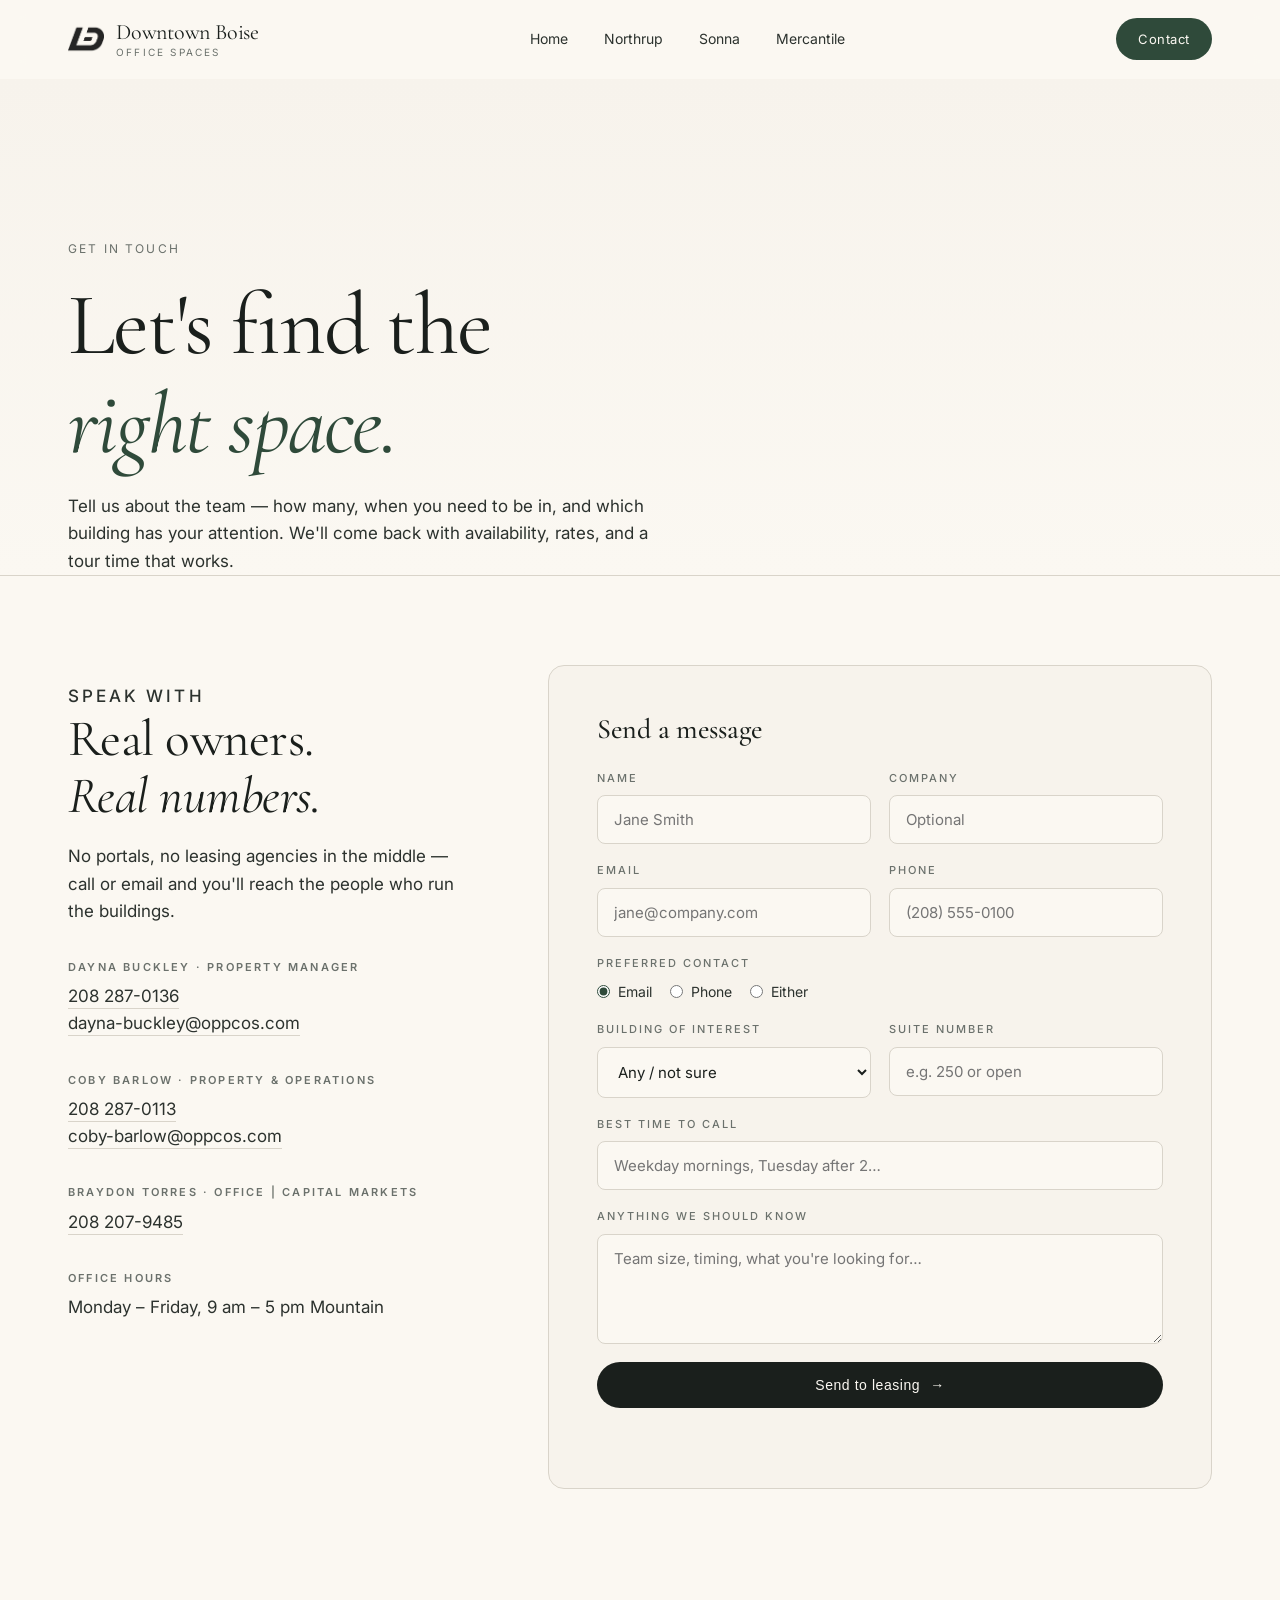
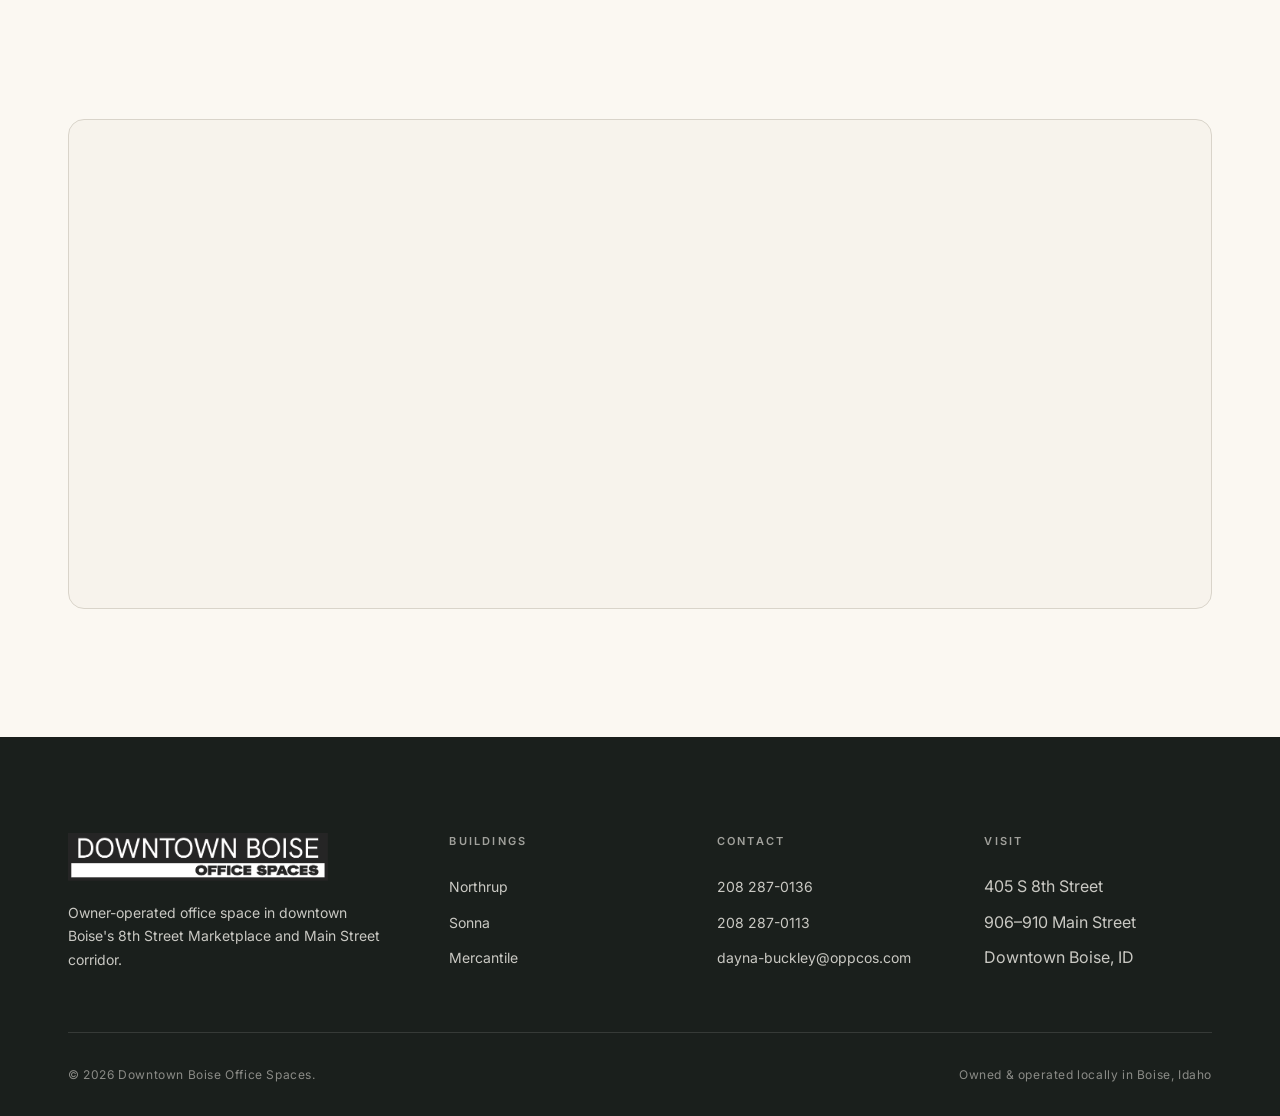
==== commit 366789eb: "Replace Unsplash placeholders with real Brand Assets photos - Header: real "b" monogram icon from Br" ====
--- a/contact.html
+++ b/contact.html
@@ -16,7 +16,8 @@
 <link rel="preconnect" href="https://fonts.gstatic.com" crossorigin />
 <link href="https://fonts.googleapis.com/css2?family=Cormorant+Garamond:ital,wght@0,400;0,500;0,600;1,400;1,500&family=Inter:wght@400;500;600&display=swap" rel="stylesheet" />
 <link rel="stylesheet" href="styles.css" />
-<link rel="icon" href="data:image/svg+xml,%3Csvg xmlns='http://www.w3.org/2000/svg' viewBox='0 0 100 100'%3E%3Crect width='100' height='100' rx='50' fill='%232f4a3a'/%3E%3Ctext x='50' y='66' font-family='Georgia,serif' font-size='52' font-style='italic' text-anchor='middle' fill='%23fbf8f2'%3Eb%3C/text%3E%3C/svg%3E" />
+<link rel="icon" type="image/png" href="Brand%20Assets/Icon.png" />
+<link rel="apple-touch-icon" href="Brand%20Assets/Icon.png" />
 </head>
 <body>
 <!-- Google Tag Manager (noscript) -->
@@ -26,7 +27,7 @@
 
 <header class="nav" id="nav">
   <div class="container nav-inner">
-    <a class="brand" href="index.html"><span class="brand-mark">b</span><span class="brand-text">Downtown Boise<small>Office Spaces</small></span></a>
+    <a class="brand" href="index.html"><img class="brand-icon" src="Brand%20Assets/Icon.png" alt="" /><span class="brand-text">Downtown Boise<small>Office Spaces</small></span></a>
     <nav><ul class="nav-links">
       <li><a href="index.html">Home</a></li>
       <li><a href="northrup.html">Northrup</a></li>
@@ -161,7 +162,9 @@
   <div class="container">
     <div class="footer-grid">
       <div class="footer-brand">
-        <a class="brand" href="index.html"><span class="brand-mark">b</span><span class="brand-text">Downtown Boise<small>Office Spaces</small></span></a>
+        <a href="index.html" aria-label="Downtown Boise Office Spaces — home">
+          <img class="footer-wordmark" src="Brand%20Assets/DowntownBosie_ThickLogo-08.png" alt="Downtown Boise Office Spaces" />
+        </a>
         <p>Owner-operated office space in downtown Boise's 8th Street Marketplace and Main Street corridor.</p>
       </div>
       <div><h5>Buildings</h5><ul>
--- a/styles.css
+++ b/styles.css
@@ -162,6 +162,20 @@
   font-style: italic;
   font-size: 18px;
 }
+.brand-icon {
+  width: 36px;
+  height: 36px;
+  display: block;
+  object-fit: contain;
+  flex: 0 0 36px;
+}
+.footer-wordmark {
+  display: block;
+  height: auto;
+  width: 100%;
+  max-width: 260px;
+  margin-bottom: 20px;
+}
 .brand-text { display: flex; flex-direction: column; line-height: 1.05; }
 .brand-text small {
   font-family: var(--font-body);
@@ -1331,3 +1345,448 @@
   aspect-ratio: 16 / 9;
 }
 .map-wrap iframe { width: 100%; height: 100%; border: 0; display: block; filter: grayscale(0.2) contrast(0.95); }
+
+/* ============================================
+   Amenities & Building Scores — comparison cards
+   ============================================ */
+
+.amenities-compare {
+  position: relative;
+  background:
+    radial-gradient(1100px 600px at 50% 110%, rgba(47, 74, 58, 0.07), transparent 60%),
+    var(--paper);
+  border-top: 1px solid var(--line);
+  border-bottom: 1px solid var(--line);
+}
+
+.compare-head {
+  max-width: 760px;
+  margin: 0 auto clamp(40px, 5vw, 64px);
+  text-align: center;
+}
+.compare-head .lede { margin-left: auto; margin-right: auto; }
+
+.compare-grid {
+  display: grid;
+  grid-template-columns: repeat(3, 1fr);
+  gap: 24px;
+}
+@media (max-width: 1040px) {
+  .compare-grid { grid-template-columns: 1fr; max-width: 560px; margin: 0 auto; }
+}
+
+.compare-card {
+  display: flex;
+  flex-direction: column;
+  padding: clamp(24px, 2.6vw, 36px);
+  background: var(--cream);
+  border: 1px solid var(--line);
+  border-radius: 18px;
+  position: relative;
+  transition: transform 0.3s var(--ease), box-shadow 0.3s var(--ease), border-color 0.3s var(--ease);
+}
+.compare-card:hover {
+  transform: translateY(-3px);
+  box-shadow: 0 18px 40px rgba(26, 31, 28, 0.09);
+  border-color: rgba(47, 74, 58, 0.4);
+}
+
+.compare-card .badges {
+  position: absolute;
+  top: 14px; right: 14px;
+  display: flex;
+  flex-direction: column;
+  gap: 6px;
+  align-items: flex-end;
+}
+.compare-badge {
+  font-size: 10px;
+  letter-spacing: 0.16em;
+  text-transform: uppercase;
+  padding: 5px 11px;
+  border-radius: 999px;
+  font-weight: 600;
+  display: inline-flex;
+  align-items: center;
+  gap: 6px;
+}
+.compare-badge::before {
+  content: "★";
+  font-size: 10px;
+  line-height: 1;
+}
+.compare-badge.amenity { background: var(--ochre); color: #4a3712; }
+.compare-badge.parking { background: var(--forest); color: var(--cream); }
+
+.compare-card .address {
+  font-family: var(--font-body);
+  font-size: 11px;
+  letter-spacing: 0.18em;
+  text-transform: uppercase;
+  color: var(--moss);
+  font-weight: 600;
+  margin: 0;
+}
+.compare-card h3 {
+  font-family: var(--font-display);
+  font-size: clamp(24px, 2.2vw, 28px);
+  margin-top: 10px;
+  font-weight: 500;
+  letter-spacing: -0.01em;
+  line-height: 1.15;
+}
+.compare-card .position {
+  margin-top: 12px;
+  font-size: 15px;
+  line-height: 1.5;
+  color: var(--ink-soft);
+}
+
+/* Score area */
+.score-block {
+  margin-top: 26px;
+  padding-top: 22px;
+  border-top: 1px solid var(--line);
+}
+.score-row {
+  display: flex;
+  align-items: baseline;
+  justify-content: space-between;
+  gap: 10px;
+}
+.score-row .score-label {
+  font-size: 11px;
+  letter-spacing: 0.16em;
+  text-transform: uppercase;
+  color: var(--muted);
+  font-weight: 600;
+}
+.score-row .score-value {
+  font-family: var(--font-display);
+  font-size: 32px;
+  font-weight: 500;
+  color: var(--ink);
+  line-height: 1;
+  letter-spacing: -0.01em;
+}
+.score-row .score-value .max {
+  font-family: var(--font-body);
+  font-size: 13px;
+  color: var(--muted);
+  font-weight: 400;
+  margin-left: 2px;
+}
+.score-bar {
+  height: 6px;
+  margin-top: 8px;
+  background: rgba(26, 31, 28, 0.07);
+  border-radius: 999px;
+  overflow: hidden;
+}
+.score-bar .fill {
+  display: block;
+  height: 100%;
+  width: 0;
+  background: var(--moss);
+  border-radius: 999px;
+  transition: width 1.4s var(--ease);
+}
+.score-bar.top .fill { background: linear-gradient(90deg, var(--forest) 0%, var(--ochre) 100%); }
+.score-block .score-pair + .score-pair { margin-top: 20px; }
+
+.compare-card .reasoning {
+  margin-top: 22px;
+  font-size: 14px;
+  line-height: 1.6;
+  color: var(--ink-soft);
+}
+
+.compare-card .amenity-list {
+  margin-top: 18px;
+  display: flex;
+  flex-wrap: wrap;
+  gap: 6px;
+  list-style: none;
+  padding: 0;
+}
+.compare-card .amenity-list li {
+  font-size: 12px;
+  padding: 6px 11px;
+  border: 1px solid var(--line);
+  border-radius: 999px;
+  background: var(--white);
+  color: var(--ink-soft);
+}
+
+.compare-card .best-fit {
+  margin-top: auto;
+  padding-top: 22px;
+  border-top: 1px solid var(--line);
+  margin-top: 22px;
+}
+.compare-card .best-fit-label {
+  font-size: 10px;
+  letter-spacing: 0.2em;
+  text-transform: uppercase;
+  color: var(--moss);
+  font-weight: 600;
+  margin: 0;
+}
+.compare-card .best-fit-text {
+  margin: 6px 0 0;
+  font-family: var(--font-display);
+  font-style: italic;
+  font-size: 17px;
+  color: var(--ink);
+  line-height: 1.4;
+  font-weight: 400;
+}
+
+.compare-card .card-link {
+  display: inline-flex;
+  align-items: center;
+  gap: 6px;
+  margin-top: 16px;
+  font-size: 13px;
+  color: var(--forest);
+  border-bottom: 1px solid var(--forest);
+  padding-bottom: 2px;
+  width: max-content;
+  transition: gap 0.25s var(--ease);
+}
+.compare-card .card-link:hover { gap: 10px; }
+
+/* CTA box */
+.compare-cta {
+  margin-top: clamp(40px, 5vw, 64px);
+  padding: clamp(32px, 4vw, 48px);
+  text-align: center;
+  background: var(--white);
+  border: 1px solid var(--line);
+  border-radius: 20px;
+  box-shadow: 0 18px 40px rgba(26, 31, 28, 0.05);
+}
+.compare-cta h3 {
+  font-family: var(--font-display);
+  font-size: clamp(26px, 3vw, 36px);
+  font-weight: 400;
+  letter-spacing: -0.01em;
+}
+.compare-cta p {
+  margin-top: 10px;
+  color: var(--ink-soft);
+  font-size: 16px;
+  max-width: 56ch;
+  margin-left: auto;
+  margin-right: auto;
+}
+.compare-cta .btn { margin-top: 24px; }
+
+/* ============================================
+   Building scorecard (per-building page)
+   ============================================ */
+
+.scorecard-section {
+  background:
+    radial-gradient(900px 500px at 80% -10%, rgba(47, 74, 58, 0.06), transparent 60%),
+    var(--cream);
+}
+
+.scorecard {
+  display: grid;
+  grid-template-columns: 1.15fr 1fr;
+  gap: clamp(28px, 4vw, 56px);
+  align-items: stretch;
+}
+@media (max-width: 900px) {
+  .scorecard { grid-template-columns: 1fr; gap: 32px; }
+}
+
+.scorecard-scores {
+  display: flex;
+  flex-direction: column;
+  gap: 18px;
+}
+
+.score-tile {
+  padding: clamp(24px, 3vw, 36px);
+  background: var(--white);
+  border: 1px solid var(--line);
+  border-radius: 18px;
+  transition: border-color 0.3s var(--ease), box-shadow 0.3s var(--ease);
+}
+.score-tile.is-top {
+  border-color: rgba(47, 74, 58, 0.4);
+  box-shadow: 0 0 0 1px rgba(47, 74, 58, 0.2), 0 18px 40px rgba(26, 31, 28, 0.06);
+}
+.score-tile-head {
+  display: flex;
+  align-items: center;
+  justify-content: space-between;
+  gap: 12px;
+  flex-wrap: wrap;
+}
+.score-tile-label {
+  font-size: 11px;
+  letter-spacing: 0.18em;
+  text-transform: uppercase;
+  color: var(--muted);
+  font-weight: 600;
+}
+.score-tile-value {
+  margin-top: 14px;
+  font-family: var(--font-display);
+  font-size: clamp(54px, 6vw, 76px);
+  font-weight: 500;
+  letter-spacing: -0.02em;
+  line-height: 1;
+  color: var(--ink);
+}
+.score-tile-value .max {
+  font-family: var(--font-body);
+  font-size: 18px;
+  color: var(--muted);
+  font-weight: 400;
+  margin-left: 4px;
+}
+.score-tile .score-bar {
+  margin-top: 18px;
+  height: 8px;
+}
+.score-tile-note {
+  margin-top: 18px;
+  font-size: 14px;
+  line-height: 1.6;
+  color: var(--ink-soft);
+}
+
+.scorecard-side {
+  display: flex;
+  flex-direction: column;
+}
+.scorecard-eyebrow {
+  font-family: var(--font-body);
+  font-size: 11px;
+  letter-spacing: 0.2em;
+  text-transform: uppercase;
+  color: var(--moss);
+  font-weight: 600;
+  margin: 0;
+}
+.scorecard-side h3 {
+  font-family: var(--font-display);
+  font-size: clamp(28px, 3.2vw, 38px);
+  font-weight: 400;
+  letter-spacing: -0.01em;
+  line-height: 1.2;
+  margin-top: 12px;
+  color: var(--ink);
+}
+.scorecard-side .amenity-list {
+  margin-top: 24px;
+  display: flex;
+  flex-wrap: wrap;
+  gap: 8px;
+  list-style: none;
+  padding: 0;
+}
+.scorecard-side .amenity-list li {
+  font-size: 13px;
+  padding: 7px 13px;
+  border: 1px solid var(--line);
+  border-radius: 999px;
+  background: var(--paper);
+  color: var(--ink-soft);
+}
+.scorecard-bestfit {
+  margin-top: 28px;
+  padding: 22px 24px;
+  border-left: 3px solid var(--forest);
+  background: var(--paper);
+  border-radius: 0 12px 12px 0;
+}
+.scorecard-bestfit .best-fit-label {
+  font-size: 10px;
+  letter-spacing: 0.2em;
+  text-transform: uppercase;
+  color: var(--moss);
+  font-weight: 600;
+  margin: 0;
+}
+.scorecard-bestfit .best-fit-text {
+  margin: 6px 0 0;
+  font-family: var(--font-display);
+  font-style: italic;
+  font-size: 18px;
+  color: var(--ink);
+  line-height: 1.45;
+  font-weight: 400;
+}
+.scorecard-compare-link {
+  margin-top: 28px;
+  align-self: flex-start;
+  font-size: 13px;
+  letter-spacing: 0.04em;
+  color: var(--forest);
+  border-bottom: 1px solid var(--forest);
+  padding-bottom: 2px;
+  display: inline-flex;
+  align-items: center;
+  gap: 6px;
+  transition: gap 0.25s var(--ease);
+}
+.scorecard-compare-link:hover { gap: 10px; }
+
+/* ---------- Map module (tabbed: building vs parking) ---------- */
+.map-module {
+  display: flex;
+  flex-direction: column;
+  gap: 14px;
+}
+.map-tabs {
+  display: inline-flex;
+  align-self: flex-start;
+  padding: 5px;
+  background: var(--paper);
+  border: 1px solid var(--line);
+  border-radius: 999px;
+  gap: 2px;
+}
+.map-tab {
+  appearance: none;
+  border: 0;
+  background: transparent;
+  padding: 9px 18px;
+  border-radius: 999px;
+  font-family: inherit;
+  font-size: 13px;
+  font-weight: 500;
+  letter-spacing: 0.02em;
+  color: var(--ink-soft);
+  cursor: pointer;
+  display: inline-flex;
+  align-items: center;
+  gap: 8px;
+  transition: all 0.2s var(--ease);
+}
+.map-tab:hover { color: var(--forest); }
+.map-tab.active {
+  background: var(--ink);
+  color: var(--cream);
+  box-shadow: 0 2px 6px rgba(26, 31, 28, 0.15);
+}
+.map-tab .dot {
+  width: 8px; height: 8px;
+  border-radius: 50%;
+  background: currentColor;
+  opacity: 0.6;
+  flex: 0 0 8px;
+}
+.map-tab.active .dot { opacity: 1; }
+.map-caption {
+  font-size: 13px;
+  color: var(--muted);
+  line-height: 1.55;
+  margin: 0;
+}
+.map-caption strong { color: var(--ink); font-weight: 500; }
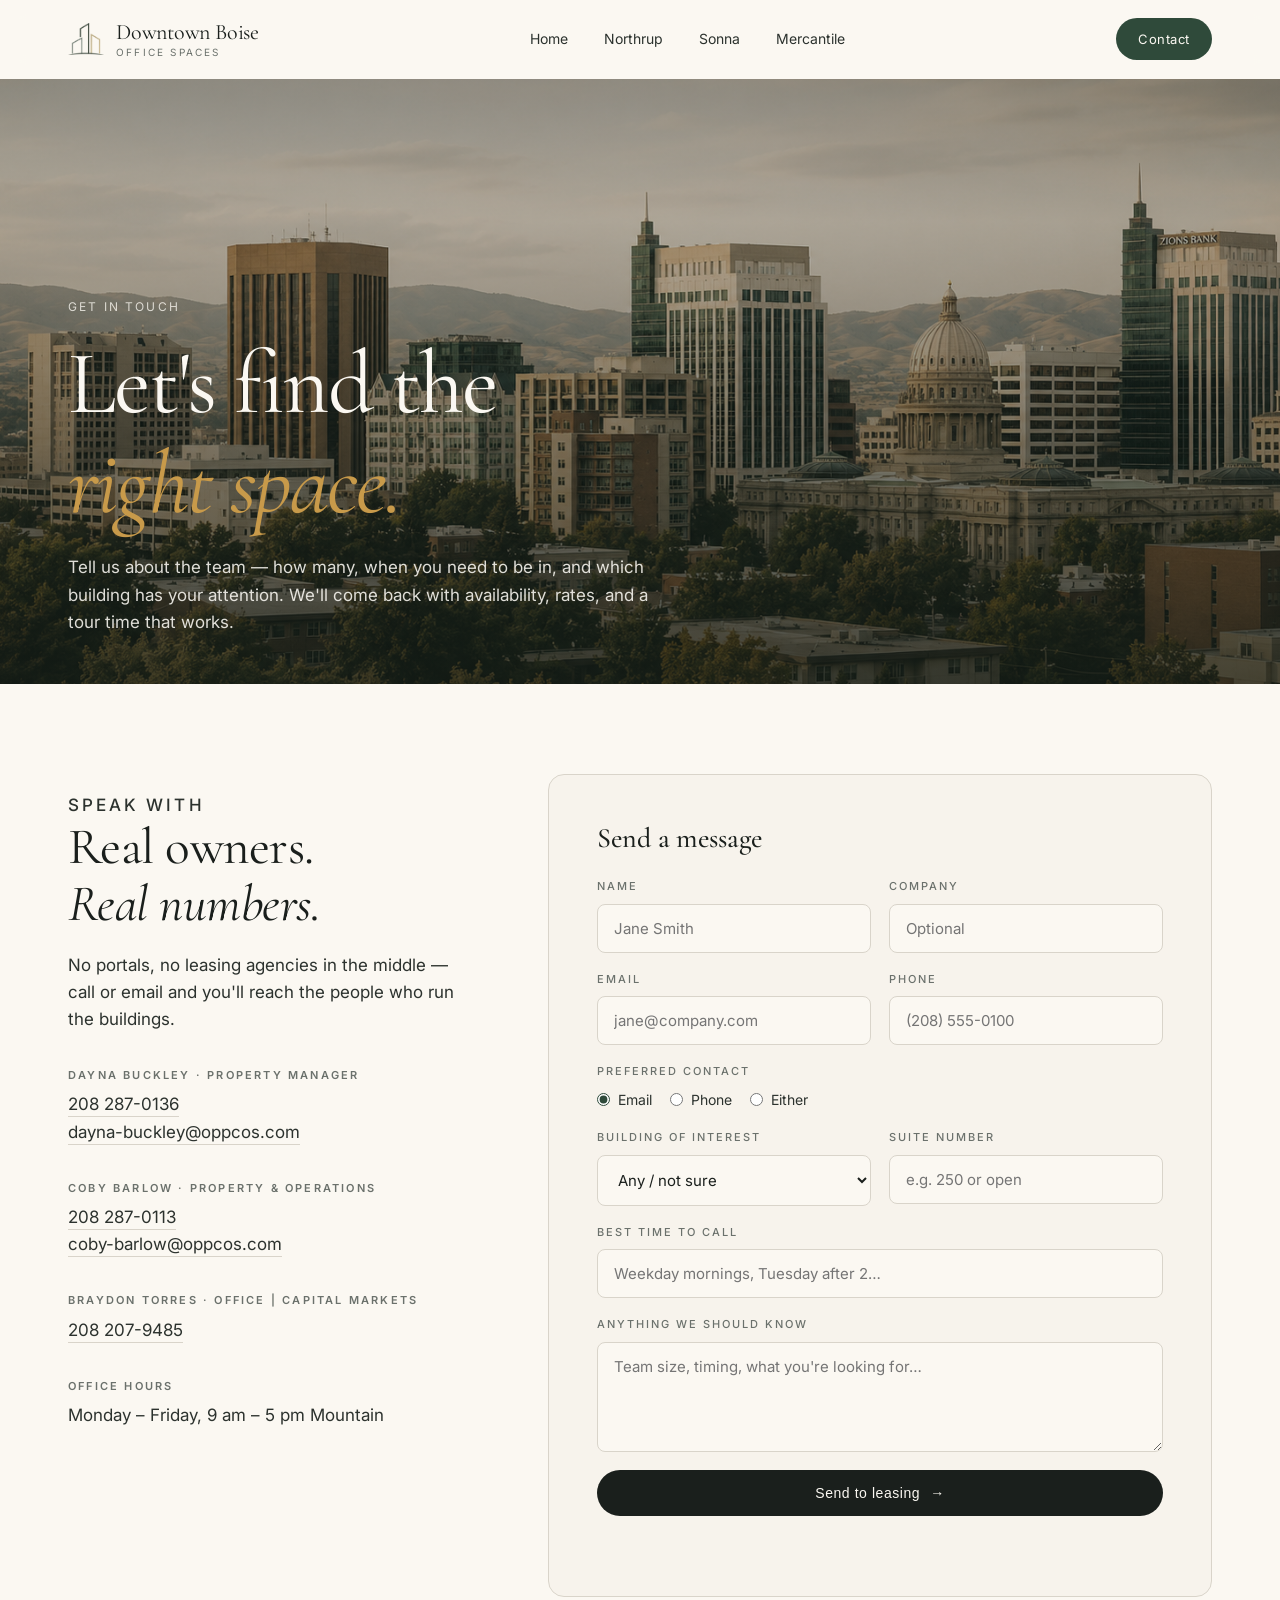
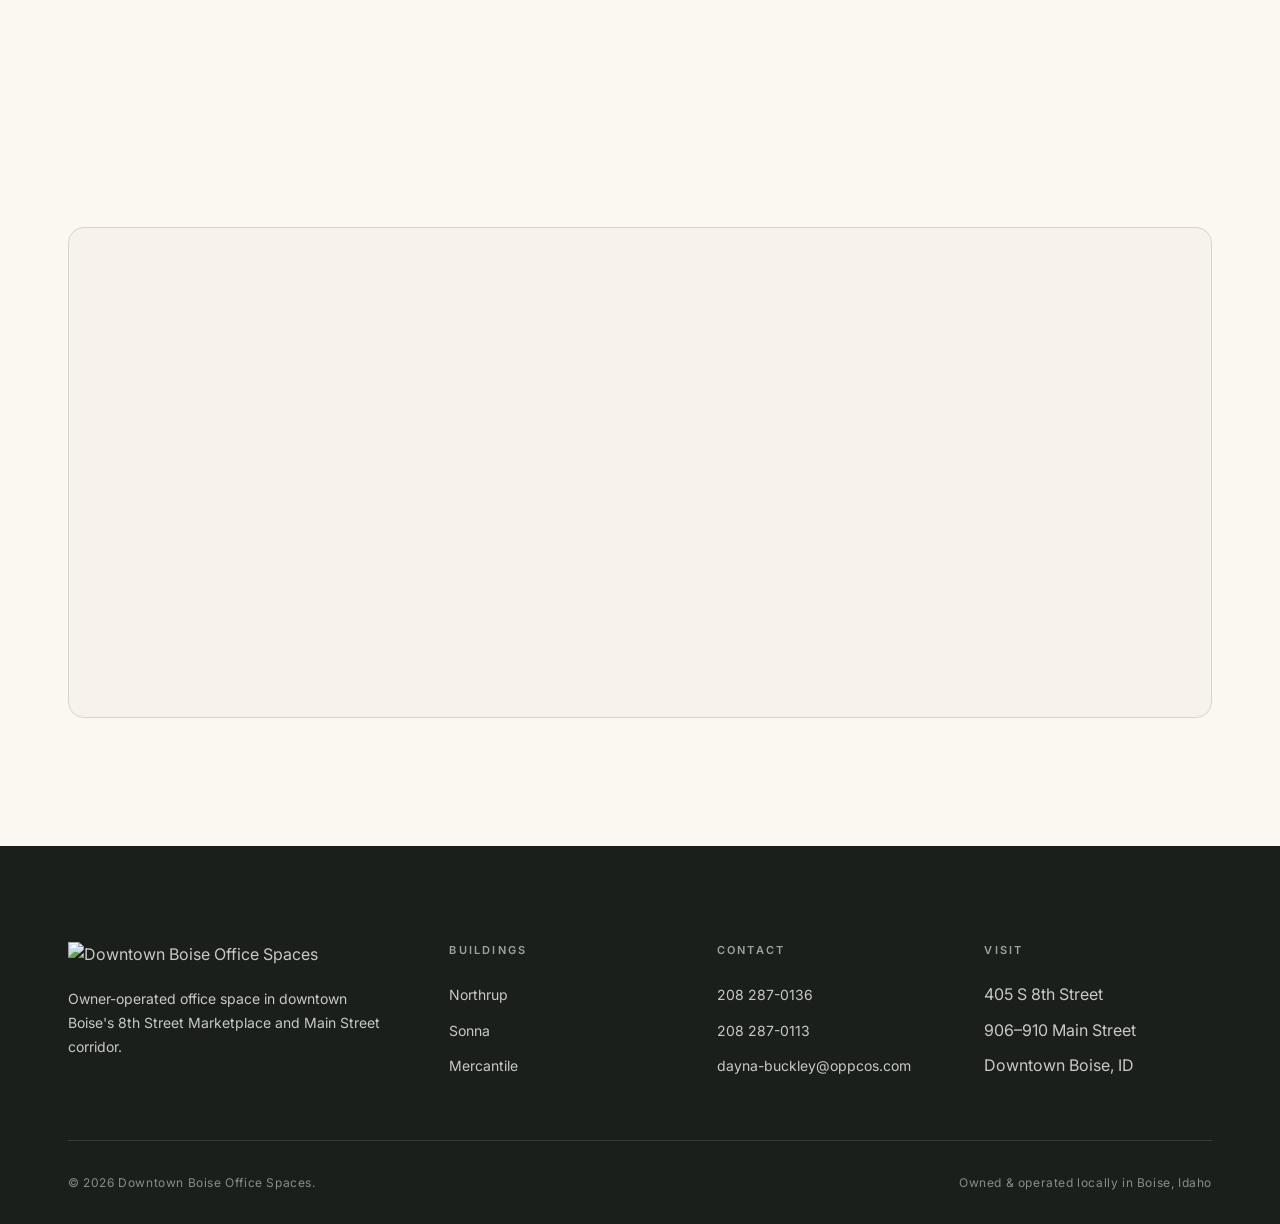
==== commit c929dfee: "Add cityscape hero background to contact page Mirrors the building-hero treatment from Northrup/Sonn" ====
--- a/contact.html
+++ b/contact.html
@@ -39,7 +39,8 @@
   </div>
 </header>
 
-<section class="building-hero" style="padding-bottom:0;">
+<section class="building-hero" style="padding-bottom:48px;">
+  <div class="building-hero-bg" style="background-image: url('Brand%20Assets/cityscape.png');" aria-hidden="true"></div>
   <div class="container">
     <p class="crumb reveal">Get in touch</p>
     <h1 class="reveal delay-1">Let's find the<br><em>right space.</em></h1>
--- a/styles.css
+++ b/styles.css
@@ -296,6 +296,33 @@
   color: var(--cream);
   background: var(--ink);
 }
+
+/* Scroll-driven hero — canvas renders frame-by-frame as the user scrolls past */
+.hero-canvas {
+  position: absolute;
+  inset: 0;
+  width: 100%;
+  height: 100%;
+  z-index: 1;
+  background-color: var(--ink);
+  background-image: url('Brand%20Assets/cityscape.png');
+  background-size: cover;
+  background-position: center;
+  pointer-events: none;
+  /* Fade in once frames start drawing */
+  opacity: 0;
+  transition: opacity 0.5s var(--ease);
+}
+.hero-canvas.ready { opacity: 1; }
+.hero-overlay {
+  position: absolute;
+  inset: 0;
+  z-index: 2;
+  pointer-events: none;
+  background:
+    linear-gradient(180deg, rgba(20,28,22,0.35) 0%, rgba(20,28,22,0.15) 35%, rgba(20,28,22,0.85) 100%);
+}
+.hero .hero-inner { position: relative; z-index: 3; }
 .hero-bg {
   position: absolute; inset: 0;
   background-size: cover;
@@ -739,53 +766,80 @@
 
 .building-hero {
   position: relative;
-  padding: clamp(96px, 13vw, 160px) 0 clamp(64px, 9vw, 110px);
-  background: linear-gradient(180deg, var(--paper) 0%, var(--cream) 100%);
-  border-bottom: 1px solid var(--line);
-}
+  padding: clamp(140px, 17vw, 220px) 0 clamp(80px, 10vw, 130px);
+  background: var(--ink);
+  color: var(--cream);
+  overflow: hidden;
+  isolation: isolate;
+}
+.building-hero-bg {
+  position: absolute;
+  inset: 0;
+  z-index: 0;
+  background-size: cover;
+  background-position: center;
+  /* Hold-the-camera-still feel; very slow drift so the image never feels static */
+  transform: scale(1.06);
+  animation: buildingHeroFloat 26s var(--ease) infinite alternate;
+}
+.building-hero-bg::after {
+  content: "";
+  position: absolute; inset: 0;
+  background:
+    linear-gradient(180deg, rgba(20,28,22,0.45) 0%, rgba(20,28,22,0.30) 25%, rgba(20,28,22,0.78) 100%);
+}
+@keyframes buildingHeroFloat {
+  from { transform: scale(1.05) translateY(0); }
+  to   { transform: scale(1.10) translateY(-2%); }
+}
+.building-hero > .container { position: relative; z-index: 1; }
 .building-hero .crumb {
   font-size: 12px;
   letter-spacing: 0.18em;
   text-transform: uppercase;
-  color: var(--muted);
+  color: rgba(251, 248, 242, 0.78);
   margin-bottom: 18px;
 }
 .building-hero h1 {
-  font-size: clamp(48px, 7vw, 88px);
+  font-size: clamp(48px, 7vw, 92px);
   font-weight: 400;
   letter-spacing: -0.02em;
   max-width: 14ch;
-}
-.building-hero h1 em { font-style: italic; color: var(--forest); }
+  color: var(--cream);
+}
+.building-hero h1 em { font-style: italic; color: var(--ochre); }
 .building-hero .sub {
   margin-top: 20px;
   font-size: clamp(17px, 1.3vw, 20px);
-  color: var(--ink-soft);
+  color: rgba(251, 248, 242, 0.88);
   max-width: 56ch;
 }
 .building-hero .specs {
-  margin-top: 48px;
+  margin-top: 56px;
   display: grid;
   grid-template-columns: repeat(4, 1fr);
   gap: 32px;
-  border-top: 1px solid var(--line);
+  border-top: 1px solid rgba(251, 248, 242, 0.18);
   padding-top: 32px;
 }
 .building-hero .specs .spec-label {
   font-size: 11px;
   letter-spacing: 0.18em;
   text-transform: uppercase;
-  color: var(--muted);
+  color: rgba(251, 248, 242, 0.6);
 }
 .building-hero .specs .spec-value {
   margin-top: 6px;
   font-family: var(--font-display);
   font-size: clamp(24px, 2.4vw, 32px);
   font-weight: 500;
-  color: var(--ink);
+  color: var(--cream);
 }
 @media (max-width: 800px) {
   .building-hero .specs { grid-template-columns: repeat(2, 1fr); gap: 24px; }
+}
+@media (prefers-reduced-motion: reduce) {
+  .building-hero-bg { animation: none; transform: scale(1.04); }
 }
 
 .gallery {
@@ -794,18 +848,39 @@
   grid-template-rows: 280px 280px;
   gap: 12px;
 }
+.gallery a {
+  overflow: hidden;
+  border-radius: var(--radius);
+  display: block;
+}
 .gallery img {
   width: 100%; height: 100%;
   object-fit: cover;
-  border-radius: var(--radius);
   transition: transform 0.6s var(--ease);
 }
 .gallery a:hover img { transform: scale(1.03); }
-.gallery a { overflow: hidden; border-radius: var(--radius); display: block; }
 .gallery a:first-child { grid-row: 1 / span 2; }
+
+/* 3 photos: hero (big) + 2 stacked on the right */
+.gallery:has(> a:nth-child(3):last-child) {
+  grid-template-columns: 2fr 1fr;
+}
+
+/* 4 photos: hero + 2 small top-right + 1 wide bottom-right */
+.gallery:has(> a:nth-child(4):last-child) > a:nth-child(4) {
+  grid-column: 2 / span 2;
+  grid-row: 2;
+}
+
 @media (max-width: 800px) {
-  .gallery { grid-template-columns: 1fr 1fr; grid-template-rows: 200px 200px 200px; }
+  .gallery,
+  .gallery:has(> a:nth-child(3):last-child),
+  .gallery:has(> a:nth-child(4):last-child) {
+    grid-template-columns: 1fr 1fr;
+    grid-template-rows: 200px 200px 200px;
+  }
   .gallery a:first-child { grid-column: 1 / -1; grid-row: 1; }
+  .gallery:has(> a:nth-child(4):last-child) > a:nth-child(4) { grid-column: auto; grid-row: auto; }
 }
 
 /* ---------- Footer ---------- */
@@ -1236,10 +1311,31 @@
   background: var(--paper);
   border: 1px solid var(--line);
   border-radius: 14px;
-  padding: 24px;
+  padding: 0;
   transition: all 0.25s var(--ease);
   position: relative;
   overflow: hidden;
+  display: flex;
+  flex-direction: column;
+}
+.match-card .match-thumb {
+  position: relative;
+  aspect-ratio: 4 / 3;
+  overflow: hidden;
+  background: var(--ink);
+}
+.match-card .match-thumb img {
+  width: 100%;
+  height: 100%;
+  object-fit: cover;
+  transition: transform 0.6s var(--ease);
+}
+.match-card:hover .match-thumb img { transform: scale(1.04); }
+.match-card .match-body {
+  padding: 22px 24px 24px;
+  display: flex;
+  flex-direction: column;
+  flex: 1;
 }
 .match-card:hover {
   transform: translateY(-2px);
@@ -1736,6 +1832,219 @@
   transition: gap 0.25s var(--ease);
 }
 .scorecard-compare-link:hover { gap: 10px; }
+
+/* ============================================
+   Building hero image + per-suite gallery cards
+   ============================================ */
+
+.building-hero-img {
+  position: relative;
+  width: 100%;
+  aspect-ratio: 16 / 9;
+  overflow: hidden;
+  border-radius: 18px;
+  background: var(--paper);
+  box-shadow: 0 20px 50px rgba(26, 31, 28, 0.12);
+}
+.building-hero-img img {
+  width: 100%;
+  height: 100%;
+  object-fit: cover;
+  display: block;
+}
+@media (max-width: 700px) {
+  .building-hero-img { aspect-ratio: 4 / 3; border-radius: 12px; }
+}
+
+.suite-galleries {
+  display: grid;
+  grid-template-columns: 1fr;
+  gap: 24px;
+}
+
+.suite-card {
+  background: var(--cream);
+  border: 1px solid var(--line);
+  border-radius: 18px;
+  overflow: hidden;
+  transition: border-color 0.3s var(--ease), box-shadow 0.3s var(--ease);
+}
+.suite-card:hover {
+  border-color: rgba(47, 74, 58, 0.4);
+  box-shadow: 0 18px 40px rgba(26, 31, 28, 0.06);
+}
+
+.suite-card-head {
+  display: flex;
+  align-items: center;
+  justify-content: space-between;
+  gap: 24px;
+  padding: 22px clamp(20px, 2.4vw, 32px);
+  border-bottom: 1px solid var(--line);
+  flex-wrap: wrap;
+}
+.suite-card-eyebrow {
+  font-size: 11px;
+  letter-spacing: 0.18em;
+  text-transform: uppercase;
+  color: var(--moss);
+  font-weight: 600;
+  margin: 0 0 4px;
+}
+.suite-card-head h3 {
+  font-family: var(--font-display);
+  font-size: clamp(24px, 2.4vw, 32px);
+  font-weight: 500;
+  letter-spacing: -0.01em;
+  line-height: 1.1;
+  margin: 0;
+}
+.suite-card-meta {
+  display: flex;
+  align-items: center;
+  gap: 22px;
+  flex-wrap: wrap;
+}
+.suite-card-spec {
+  font-size: 14px;
+  color: var(--ink-soft);
+  display: inline-flex;
+  align-items: baseline;
+  gap: 6px;
+}
+.suite-card-spec strong {
+  font-family: var(--font-display);
+  font-size: 20px;
+  color: var(--ink);
+  font-weight: 500;
+  letter-spacing: -0.01em;
+}
+.suite-card-spec.specs-tbd {
+  font-style: italic;
+  color: var(--muted);
+}
+.btn.btn-sm {
+  padding: 9px 18px;
+  font-size: 13px;
+}
+
+/* Horizontal photo strip */
+.suite-card-strip {
+  position: relative;
+  overflow: hidden;
+}
+.suite-card-track {
+  display: flex;
+  gap: 8px;
+  padding: 16px;
+  overflow-x: auto;
+  scroll-snap-type: x mandatory;
+  scroll-behavior: smooth;
+  scrollbar-width: thin;
+  scrollbar-color: var(--line) transparent;
+}
+.suite-card-track::-webkit-scrollbar { height: 8px; }
+.suite-card-track::-webkit-scrollbar-track { background: transparent; }
+.suite-card-track::-webkit-scrollbar-thumb { background: var(--line); border-radius: 4px; }
+.suite-card-shot {
+  flex: 0 0 auto;
+  width: clamp(220px, 32vw, 380px);
+  aspect-ratio: 3 / 2;
+  overflow: hidden;
+  border-radius: 10px;
+  background: var(--paper);
+  scroll-snap-align: start;
+  display: block;
+  position: relative;
+}
+.suite-card-shot img {
+  width: 100%;
+  height: 100%;
+  object-fit: cover;
+  transition: transform 0.6s var(--ease);
+}
+.suite-card-shot:hover img { transform: scale(1.04); }
+
+.strip-nav {
+  position: absolute;
+  top: 50%;
+  transform: translateY(-50%);
+  width: 40px;
+  height: 40px;
+  border-radius: 50%;
+  background: var(--cream);
+  border: 1px solid var(--line);
+  color: var(--ink);
+  cursor: pointer;
+  font-family: var(--font-display);
+  font-size: 26px;
+  line-height: 1;
+  display: grid;
+  place-items: center;
+  box-shadow: 0 6px 16px rgba(26, 31, 28, 0.12);
+  transition: background 0.2s var(--ease), transform 0.2s var(--ease);
+  z-index: 2;
+}
+.strip-nav.prev { left: 14px; }
+.strip-nav.next { right: 14px; }
+.strip-nav:hover { background: var(--white); transform: translateY(-50%) scale(1.06); }
+.strip-nav:focus-visible { outline: 2px solid var(--forest); outline-offset: 2px; }
+
+.strip-count {
+  position: absolute;
+  right: 14px;
+  bottom: 14px;
+  background: rgba(26, 31, 28, 0.78);
+  color: var(--cream);
+  font-size: 11px;
+  letter-spacing: 0.1em;
+  text-transform: uppercase;
+  padding: 5px 10px;
+  border-radius: 999px;
+  z-index: 2;
+}
+
+@media (max-width: 700px) {
+  .strip-nav { display: none; }
+}
+
+/* Coming-soon placeholder — matches the photo strip's block height
+   so suite cards with/without photos sit at the same height */
+.suite-card-coming-soon {
+  padding: 16px;
+  background: var(--paper);
+}
+.suite-card-coming-soon img {
+  width: 100%;
+  /* Same height as a single .suite-card-shot (width clamp(220,32vw,380) at 3:2) */
+  height: clamp(147px, 21.3vw, 253px);
+  object-fit: cover;
+  object-position: center;
+  display: block;
+  border-radius: 10px;
+}
+
+/* Match-card "Photos coming soon" overlay */
+.match-card .match-thumb.is-coming-soon {
+  background: var(--paper);
+}
+.match-card .match-thumb.is-coming-soon img {
+  object-fit: contain;
+}
+.match-card .match-thumb .thumb-note {
+  position: absolute;
+  bottom: 10px;
+  left: 10px;
+  font-size: 10px;
+  letter-spacing: 0.14em;
+  text-transform: uppercase;
+  padding: 4px 9px;
+  border-radius: 999px;
+  background: rgba(26, 31, 28, 0.8);
+  color: var(--cream);
+  font-weight: 600;
+  z-index: 2;
+}
 
 /* ---------- Map module (tabbed: building vs parking) ---------- */
 .map-module {
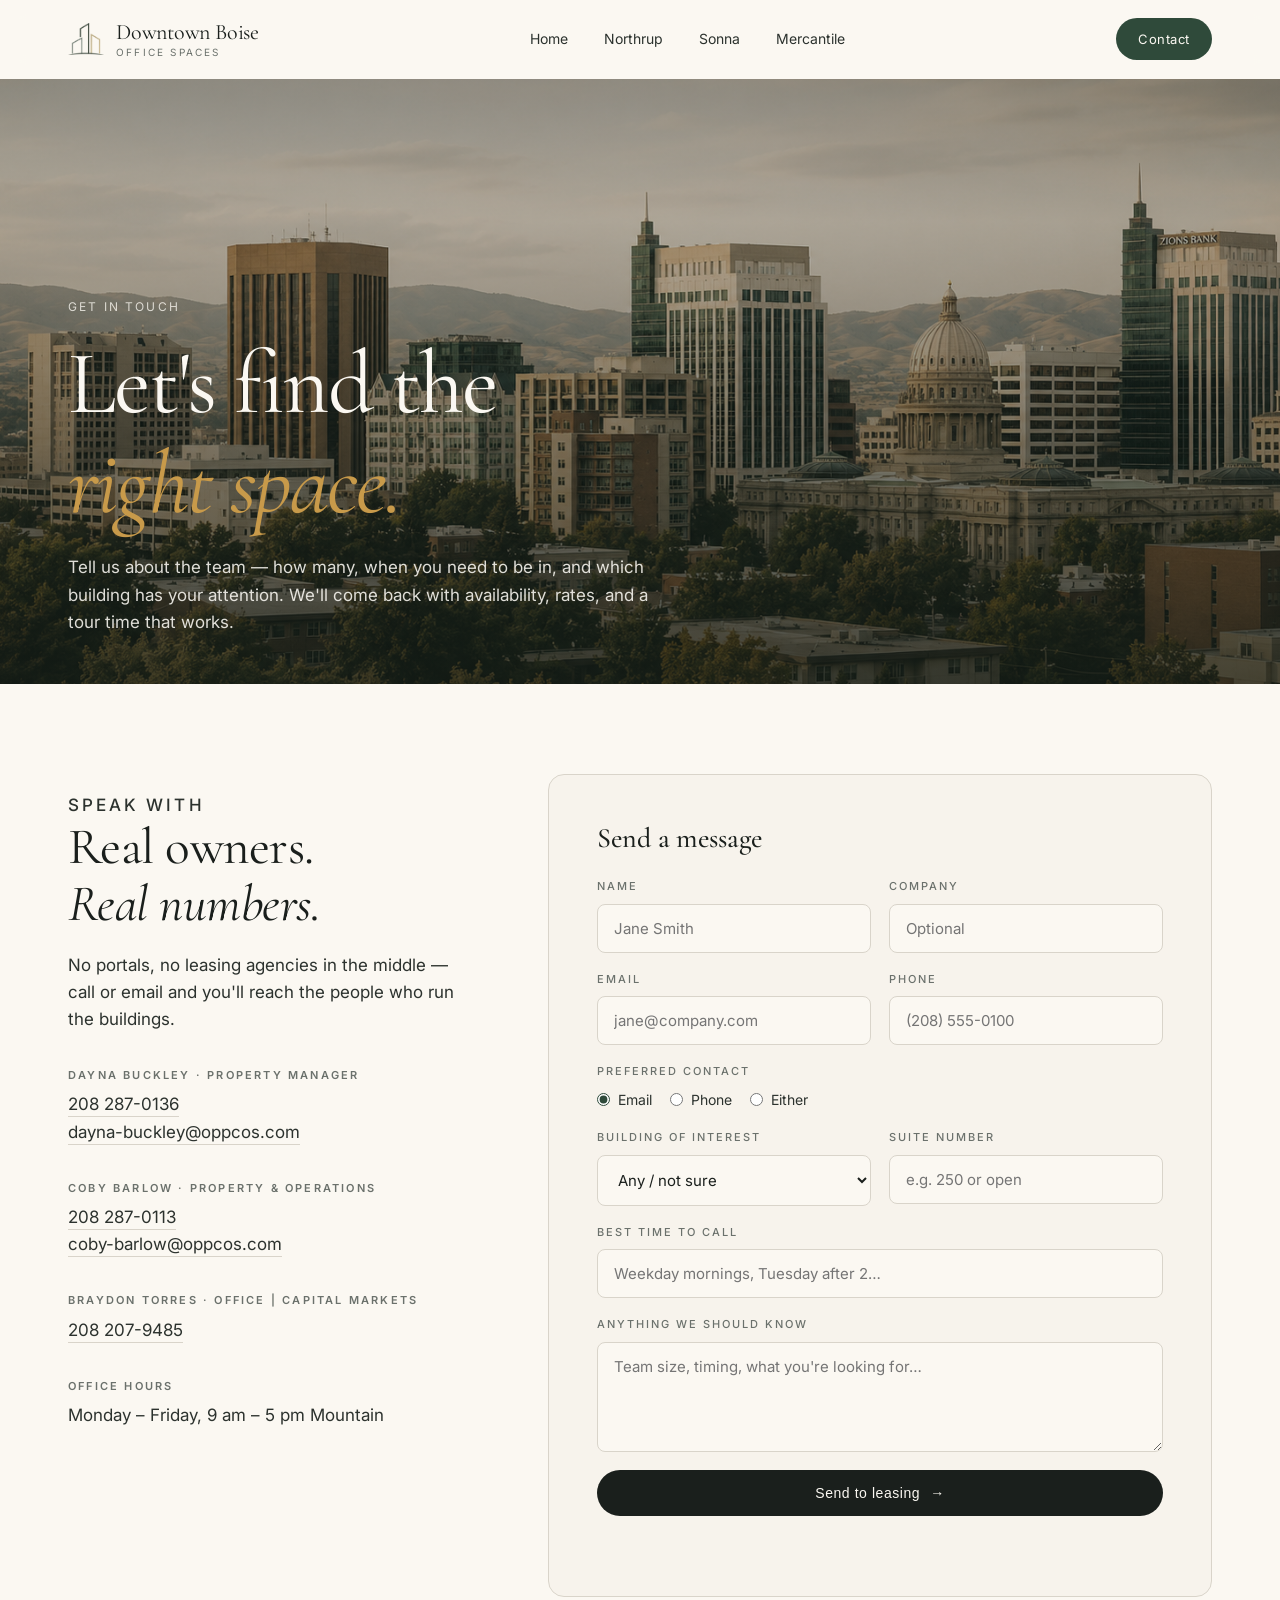
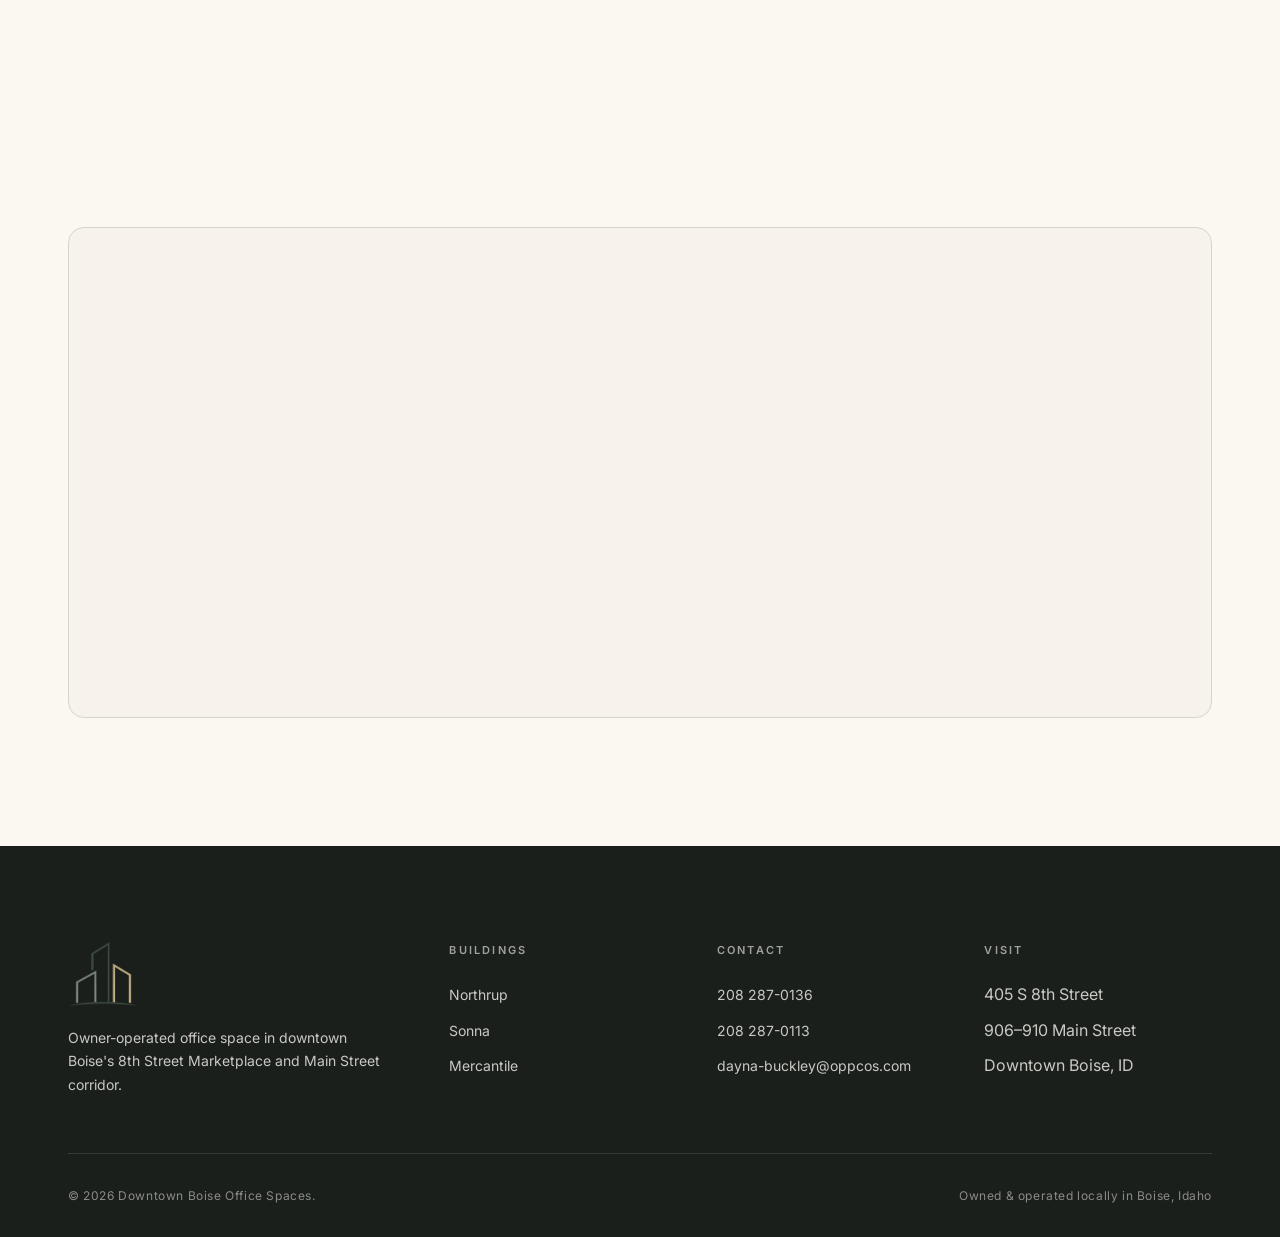
==== commit 98315b89: "Footer logo: swap wordmark for three-building Icon mark Updates all 5 pages to use Icon.png in the f" ====
--- a/contact.html
+++ b/contact.html
@@ -164,7 +164,7 @@
     <div class="footer-grid">
       <div class="footer-brand">
         <a href="index.html" aria-label="Downtown Boise Office Spaces — home">
-          <img class="footer-wordmark" src="Brand%20Assets/DowntownBosie_ThickLogo-08.png" alt="Downtown Boise Office Spaces" />
+          <img class="footer-wordmark" src="Brand%20Assets/Icon.png" alt="Downtown Boise Office Spaces" />
         </a>
         <p>Owner-operated office space in downtown Boise's 8th Street Marketplace and Main Street corridor.</p>
       </div>
--- a/styles.css
+++ b/styles.css
@@ -171,9 +171,8 @@
 }
 .footer-wordmark {
   display: block;
-  height: auto;
-  width: 100%;
-  max-width: 260px;
+  height: 64px;
+  width: auto;
   margin-bottom: 20px;
 }
 .brand-text { display: flex; flex-direction: column; line-height: 1.05; }
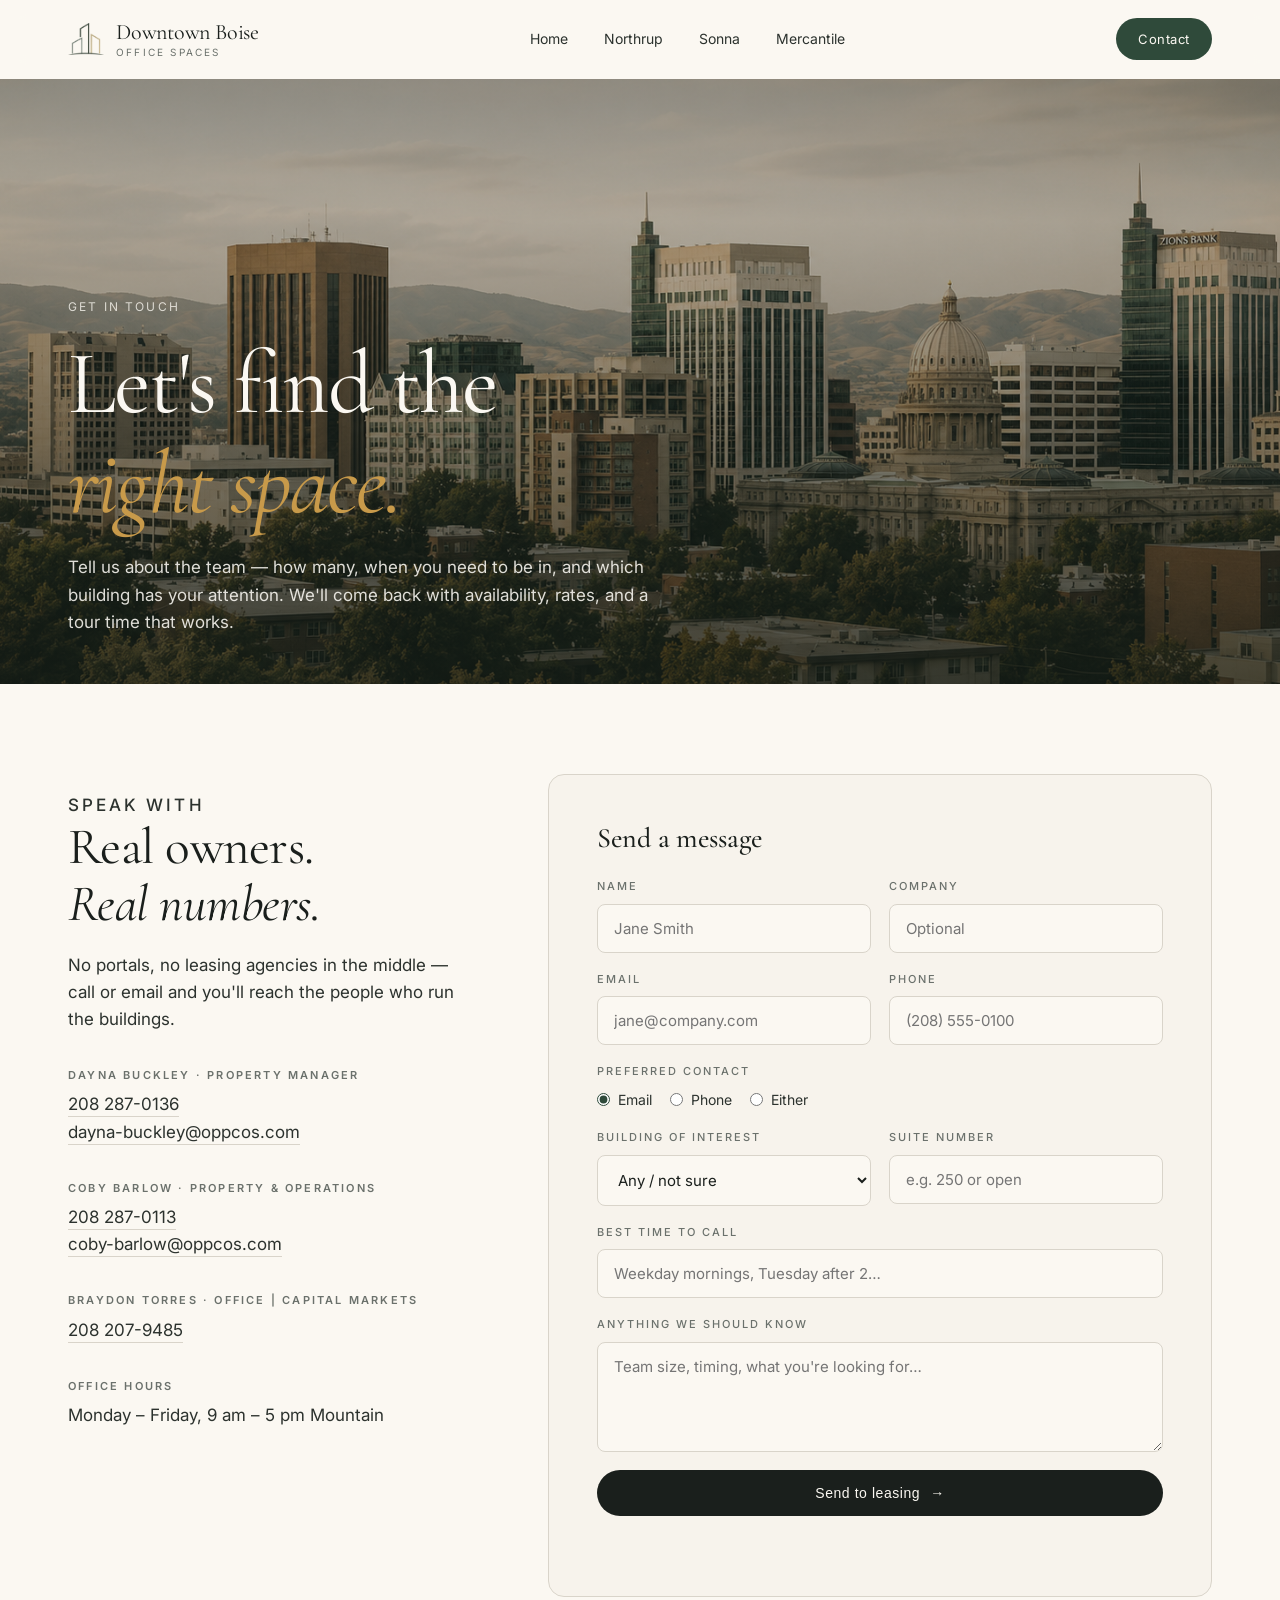
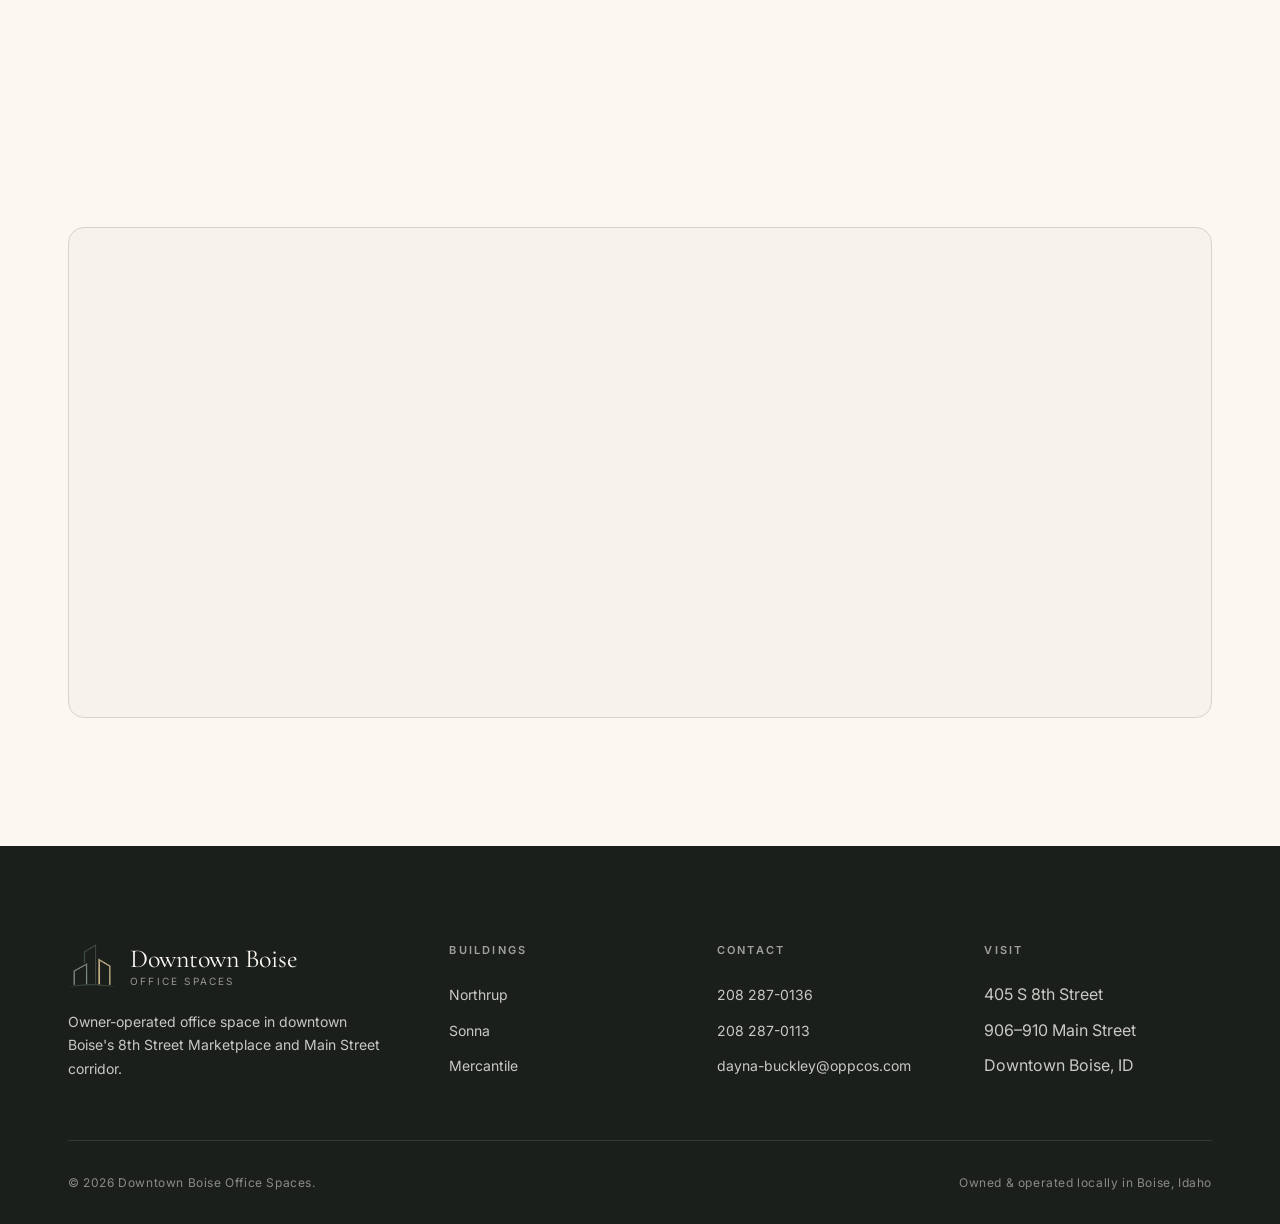
==== commit 0cd05ab0: "Add Downtown Boise / Office Spaces text to footer (matches nav) Footer brand now uses the same icon " ====
--- a/contact.html
+++ b/contact.html
@@ -163,8 +163,9 @@
   <div class="container">
     <div class="footer-grid">
       <div class="footer-brand">
-        <a href="index.html" aria-label="Downtown Boise Office Spaces — home">
-          <img class="footer-wordmark" src="Brand%20Assets/Icon.png" alt="Downtown Boise Office Spaces" />
+        <a class="brand" href="index.html" aria-label="Downtown Boise Office Spaces — home">
+          <img class="brand-icon" src="Brand%20Assets/Icon.png" alt="" />
+          <span class="brand-text">Downtown Boise<small>Office Spaces</small></span>
         </a>
         <p>Owner-operated office space in downtown Boise's 8th Street Marketplace and Main Street corridor.</p>
       </div>
--- a/styles.css
+++ b/styles.css
@@ -906,8 +906,14 @@
   margin-bottom: 18px;
   font-weight: 600;
 }
-.footer .footer-brand .brand { color: var(--cream); margin-bottom: 20px; }
-.footer .footer-brand .brand-text small { color: rgba(251, 248, 242, 0.5); }
+.footer .footer-brand .brand {
+  color: var(--cream);
+  margin-bottom: 20px;
+  font-size: 26px;
+  gap: 14px;
+}
+.footer .footer-brand .brand-icon { width: 48px; height: 48px; flex: 0 0 48px; }
+.footer .footer-brand .brand-text small { color: rgba(251, 248, 242, 0.55); }
 .footer p { font-size: 14px; line-height: 1.7; max-width: 36ch; }
 .footer ul { list-style: none; }
 .footer ul li { padding: 5px 0; }
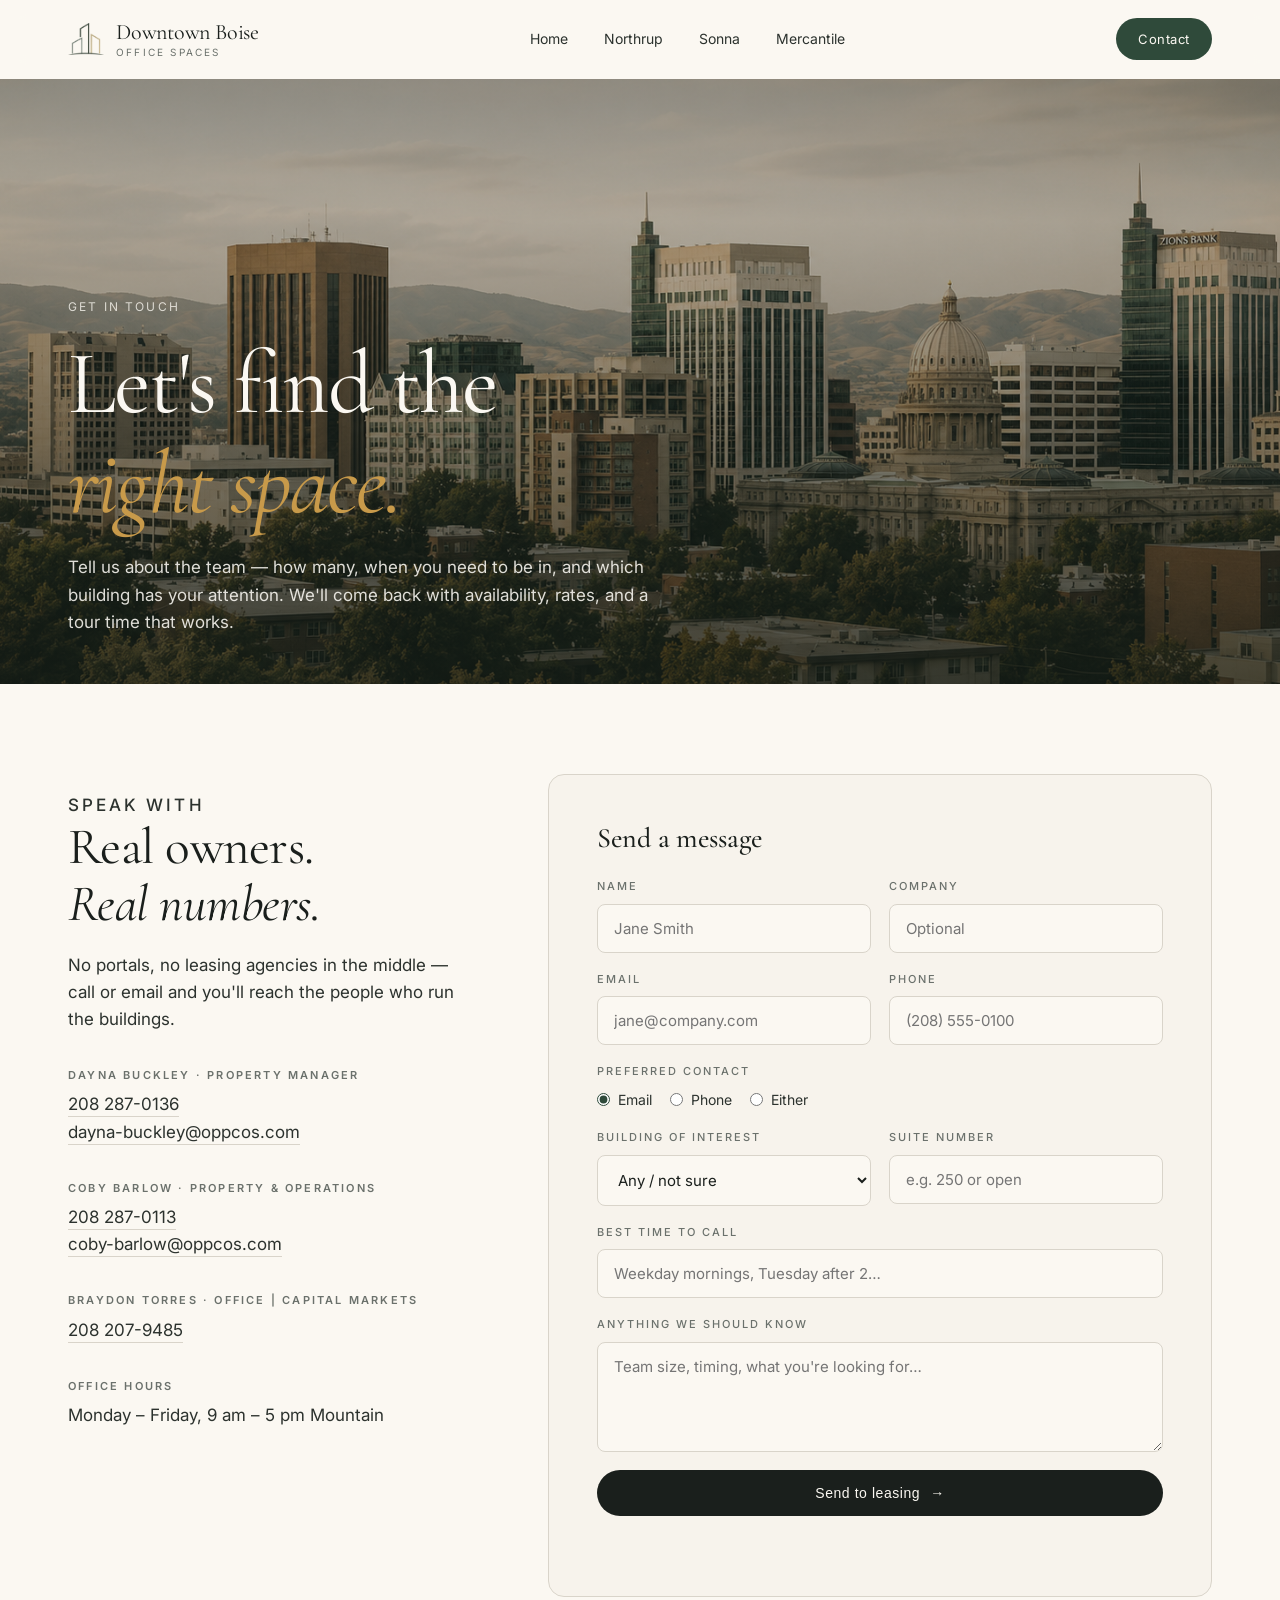
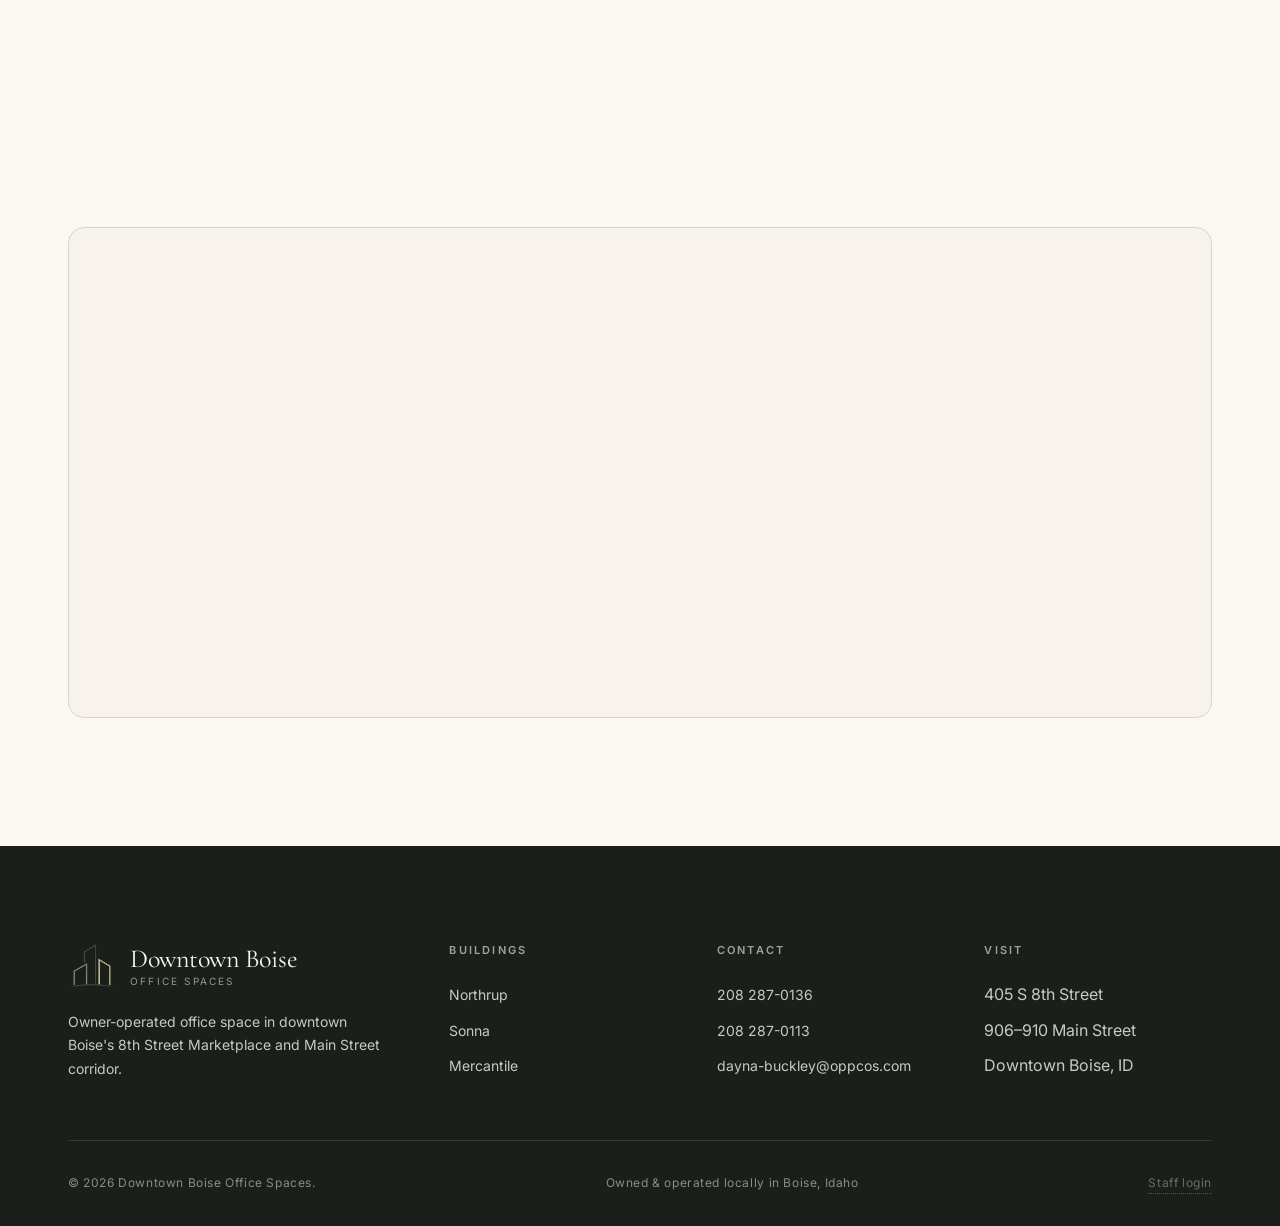
==== commit 018e5fad: "Footer: add Staff login link to the admin dashboard Subtle muted "Staff login" link in the footer-bo" ====
--- a/contact.html
+++ b/contact.html
@@ -188,6 +188,7 @@
     <div class="footer-bottom">
       <span>© <span id="year"></span> Downtown Boise Office Spaces.</span>
       <span>Owned &amp; operated locally in Boise, Idaho</span>
+      <a class="footer-admin-link" href="https://oppenheimer.adprompt-ai.workers.dev/admin/" target="_blank" rel="noopener">Staff login</a>
     </div>
   </div>
 </footer>
--- a/styles.css
+++ b/styles.css
@@ -29,6 +29,14 @@
 
   --container: 1240px;
   --gutter: clamp(20px, 4vw, 48px);
+}
+
+/* Widen the content container on very large displays so 3-up grids
+   and image-heavy sections don't sit lost in a sea of cream bars */
+@media (min-width: 1600px) { :root { --container: 1440px; } }
+@media (min-width: 1900px) { :root { --container: 1640px; } }
+@media (min-width: 2400px) { :root { --container: 1840px; } }
+:root {
 
   --font-display: "Cormorant Garamond", "Playfair Display", Georgia, serif;
   --font-body: "Inter", -apple-system, BlinkMacSystemFont, "Segoe UI", Roboto, sans-serif;
@@ -286,14 +294,20 @@
 
 /* ---------- Hero ---------- */
 
+/* Hero is fit-to-content in normal document flow. No sticky, no scroll
+   track. The canvas covers the hero and frames advance as the user
+   scrolls past the section (the entire video plays through by the time
+   the hero scrolls off-screen). */
 .hero {
   position: relative;
-  min-height: 88vh;
   display: flex;
   align-items: flex-end;
   overflow: hidden;
   color: var(--cream);
   background: var(--ink);
+  /* No min-height — hero is exactly content + padding so the canvas
+     video crops naturally to the text area. The padding-top / bottom
+     on .hero-inner is the aesthetic margin around the text. */
 }
 
 /* Scroll-driven hero — canvas renders frame-by-frame as the user scrolls past */
@@ -302,6 +316,7 @@
   inset: 0;
   width: 100%;
   height: 100%;
+  display: block;            /* kill inline baseline gap */
   z-index: 1;
   background-color: var(--ink);
   background-image: url('Brand%20Assets/cityscape.png');
@@ -318,8 +333,9 @@
   inset: 0;
   z-index: 2;
   pointer-events: none;
+  /* Softer bottom darkness so the gradient doesn't read as a dark bar */
   background:
-    linear-gradient(180deg, rgba(20,28,22,0.35) 0%, rgba(20,28,22,0.15) 35%, rgba(20,28,22,0.85) 100%);
+    linear-gradient(180deg, rgba(20,28,22,0.30) 0%, rgba(20,28,22,0.05) 30%, rgba(20,28,22,0.10) 60%, rgba(20,28,22,0.55) 100%);
 }
 .hero .hero-inner { position: relative; z-index: 3; }
 .hero-bg {
@@ -342,12 +358,24 @@
   position: relative;
   z-index: 2;
   width: 100%;
-  padding-bottom: clamp(48px, 9vw, 120px);
-  padding-top: clamp(80px, 14vw, 160px);
+  padding-bottom: clamp(40px, 6vw, 88px);
+  /* Comfortable but cropped — ~60-80px gap between nav and eyebrow on
+     desktop, scaling down on mobile. */
+  padding-top: clamp(48px, 5vw, 80px);
 }
 .hero .eyebrow { color: rgba(251, 248, 242, 0.85); }
 .hero h1 { color: var(--cream); max-width: 18ch; }
-.hero h1 em { color: var(--ochre); }
+/* "Downtown Boise" — pure white is the only true cool-neutral in the
+   palette and the brightest tone available; everything in the warm
+   half (ochre, terracotta, even cream) blended with the cityscape's
+   golden-hour amber. A strong dark text-shadow gives it a halo so it
+   sits clearly above the photo regardless of the frame underneath. */
+.hero h1 em {
+  color: var(--white);
+  text-shadow:
+    0 2px 20px rgba(20, 28, 22, 0.6),
+    0 1px 2px rgba(20, 28, 22, 0.45);
+}
 .hero-lede {
   margin-top: 24px;
   max-width: 56ch;
@@ -837,6 +865,11 @@
 @media (max-width: 800px) {
   .building-hero .specs { grid-template-columns: repeat(2, 1fr); gap: 24px; }
 }
+@media (max-width: 420px) {
+  .building-hero { padding: clamp(110px, 28vw, 140px) 0 64px; }
+  .building-hero .specs { grid-template-columns: 1fr 1fr; gap: 16px; padding-top: 24px; margin-top: 36px; }
+  .building-hero .specs .spec-value { font-size: 20px; }
+}
 @media (prefers-reduced-motion: reduce) {
   .building-hero-bg { animation: none; transform: scale(1.04); }
 }
@@ -919,6 +952,17 @@
 .footer ul li { padding: 5px 0; }
 .footer ul a { font-size: 14px; color: rgba(251, 248, 242, 0.78); transition: color 0.2s var(--ease); }
 .footer ul a:hover { color: var(--cream); }
+.footer-admin-link {
+  color: rgba(251, 248, 242, 0.35);
+  border-bottom: 1px dotted rgba(251, 248, 242, 0.25);
+  padding-bottom: 1px;
+  transition: color 0.2s var(--ease), border-color 0.2s var(--ease);
+}
+.footer-admin-link:hover {
+  color: var(--cream);
+  border-bottom-color: rgba(251, 248, 242, 0.6);
+}
+
 .footer-bottom {
   margin-top: 32px;
   display: flex;
@@ -1839,27 +1883,8 @@
 .scorecard-compare-link:hover { gap: 10px; }
 
 /* ============================================
-   Building hero image + per-suite gallery cards
+   Per-suite gallery cards
    ============================================ */
-
-.building-hero-img {
-  position: relative;
-  width: 100%;
-  aspect-ratio: 16 / 9;
-  overflow: hidden;
-  border-radius: 18px;
-  background: var(--paper);
-  box-shadow: 0 20px 50px rgba(26, 31, 28, 0.12);
-}
-.building-hero-img img {
-  width: 100%;
-  height: 100%;
-  object-fit: cover;
-  display: block;
-}
-@media (max-width: 700px) {
-  .building-hero-img { aspect-ratio: 4 / 3; border-radius: 12px; }
-}
 
 .suite-galleries {
   display: grid;
@@ -1887,6 +1912,15 @@
   padding: 22px clamp(20px, 2.4vw, 32px);
   border-bottom: 1px solid var(--line);
   flex-wrap: wrap;
+}
+@media (max-width: 600px) {
+  .suite-card-head {
+    padding: 18px 18px;
+    gap: 14px;
+  }
+  .suite-card-meta { gap: 14px; width: 100%; justify-content: space-between; }
+  .suite-card-spec strong { font-size: 18px; }
+  .suite-card-head h3 { font-size: 22px; }
 }
 .suite-card-eyebrow {
   font-size: 11px;
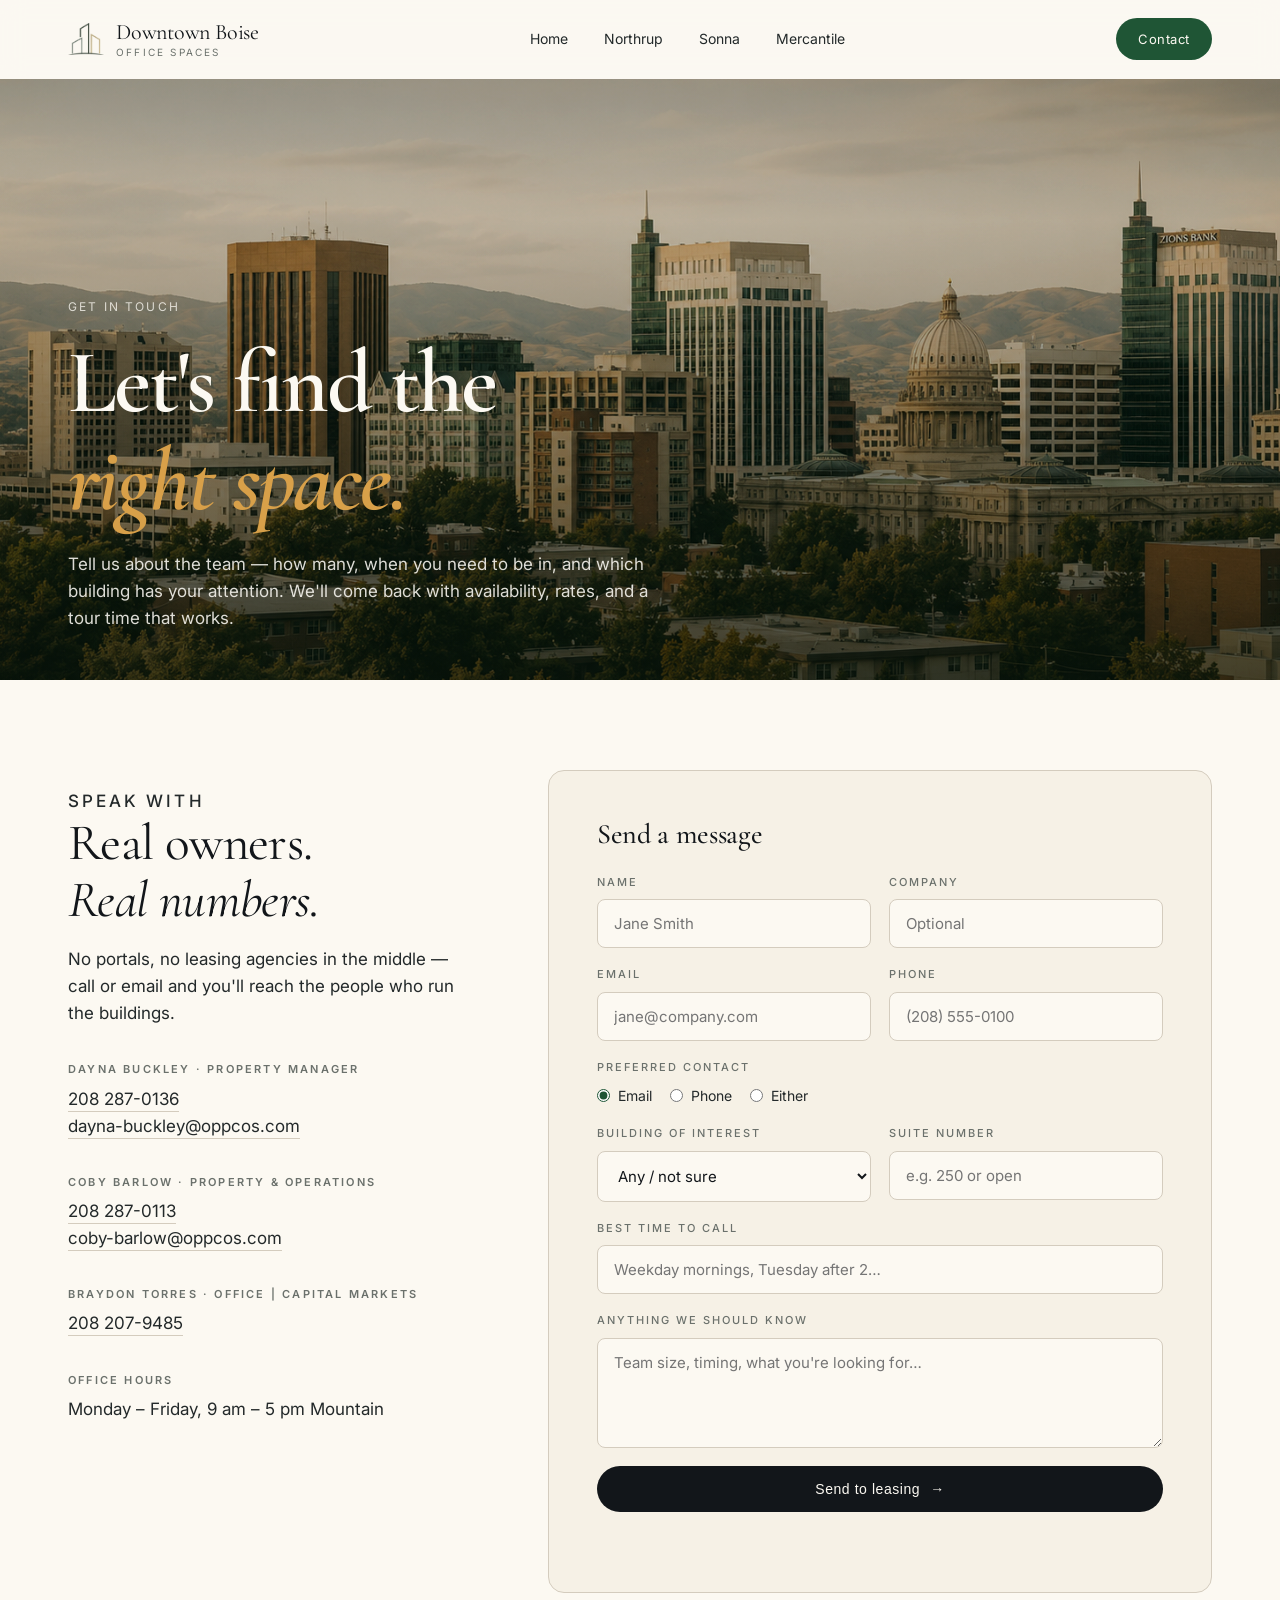
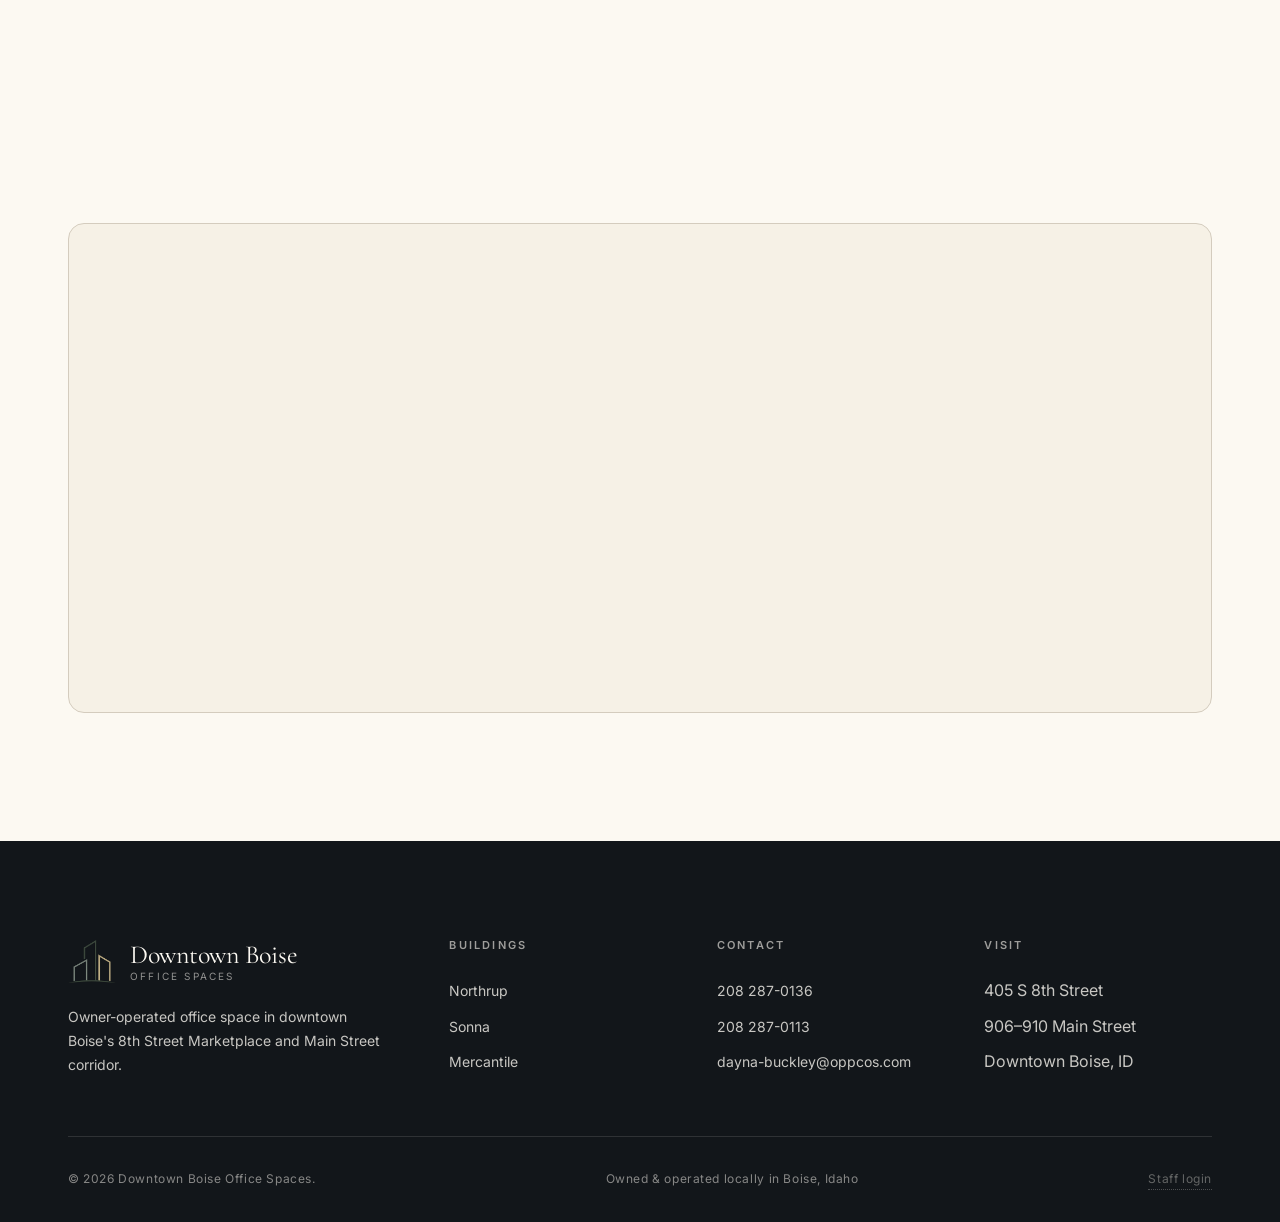
==== commit 821345e7: "Punch up palette, bolden type, add Lightroom-style filter to hero Client feedback: photo + colors lo" ====
--- a/contact.html
+++ b/contact.html
@@ -14,7 +14,7 @@
 <meta name="description" content="Schedule a tour or request availability for the Northrup, Sonna, or Mercantile Buildings in downtown Boise." />
 <link rel="preconnect" href="https://fonts.googleapis.com" />
 <link rel="preconnect" href="https://fonts.gstatic.com" crossorigin />
-<link href="https://fonts.googleapis.com/css2?family=Cormorant+Garamond:ital,wght@0,400;0,500;0,600;1,400;1,500&family=Inter:wght@400;500;600&display=swap" rel="stylesheet" />
+<link href="https://fonts.googleapis.com/css2?family=Cormorant+Garamond:ital,wght@0,500;0,600;0,700;1,500;1,600&family=Inter:wght@400;500;600;700&display=swap" rel="stylesheet" />
 <link rel="stylesheet" href="styles.css" />
 <link rel="icon" type="image/png" href="Brand%20Assets/Icon.png" />
 <link rel="apple-touch-icon" href="Brand%20Assets/Icon.png" />
--- a/styles.css
+++ b/styles.css
@@ -4,19 +4,21 @@
    ============================================ */
 
 :root {
-  /* Palette — sage/forest + warm sandstone, evokes Boise foothills */
-  --ink: #1a1f1c;
-  --ink-soft: #2c322e;
+  /* Palette — sage/forest + warm sandstone. Saturation + contrast
+     bumped per client feedback ("photo and colors look a little too
+     muted") so accents pop without leaving the Boise-foothills feel. */
+  --ink: #12161a;
+  --ink-soft: #23292a;
   --muted: #6b716c;
-  --line: #d9d4ca;
-  --paper: #f7f3ec;
-  --paper-2: #efe9dc;
-  --cream: #fbf8f2;
-  --forest: #2f4a3a;
-  --forest-deep: #1f3327;
-  --moss: #5a6e4a;
-  --terracotta: #b75d3c;
-  --ochre: #c89a4a;
+  --line: #d4ccbe;
+  --paper: #f6f1e6;
+  --paper-2: #ece4d2;
+  --cream: #fcf9f2;
+  --forest: #1f5535;
+  --forest-deep: #143822;
+  --moss: #5f7a46;
+  --terracotta: #c0563a;
+  --ochre: #d8a049;
   --white: #ffffff;
 
   --shadow-sm: 0 1px 2px rgba(26, 31, 28, 0.06), 0 1px 3px rgba(26, 31, 28, 0.04);
@@ -67,9 +69,9 @@
 
 h1, h2, h3, h4 {
   font-family: var(--font-display);
-  font-weight: 500;
-  letter-spacing: -0.01em;
-  line-height: 1.12;
+  font-weight: 600;
+  letter-spacing: -0.012em;
+  line-height: 1.1;
   color: var(--ink);
 }
 
@@ -84,19 +86,19 @@
 
 .display {
   font-size: clamp(48px, 7vw, 96px);
-  font-weight: 400;
-  letter-spacing: -0.02em;
+  font-weight: 600;
+  letter-spacing: -0.022em;
 }
 
 .display em {
   font-style: italic;
   color: var(--forest);
-  font-weight: 400;
+  font-weight: 600;
 }
 
 h2.section-title {
   font-size: clamp(34px, 4.5vw, 56px);
-  font-weight: 400;
+  font-weight: 600;
   margin-top: 12px;
 }
 
@@ -323,6 +325,9 @@
   background-size: cover;
   background-position: center;
   pointer-events: none;
+  /* "Lightroom" preset — punches contrast + saturation on the photo
+     so the golden-hour cityscape pops without going garish. */
+  filter: contrast(1.10) saturate(1.25) brightness(1.04);
   /* Fade in once frames start drawing */
   opacity: 0;
   transition: opacity 0.5s var(--ease);
@@ -808,6 +813,8 @@
   /* Hold-the-camera-still feel; very slow drift so the image never feels static */
   transform: scale(1.06);
   animation: buildingHeroFloat 26s var(--ease) infinite alternate;
+  /* Lightroom-style preset — match the home hero for consistency */
+  filter: contrast(1.10) saturate(1.25) brightness(1.04);
 }
 .building-hero-bg::after {
   content: "";
@@ -829,8 +836,8 @@
 }
 .building-hero h1 {
   font-size: clamp(48px, 7vw, 92px);
-  font-weight: 400;
-  letter-spacing: -0.02em;
+  font-weight: 600;
+  letter-spacing: -0.022em;
   max-width: 14ch;
   color: var(--cream);
 }
